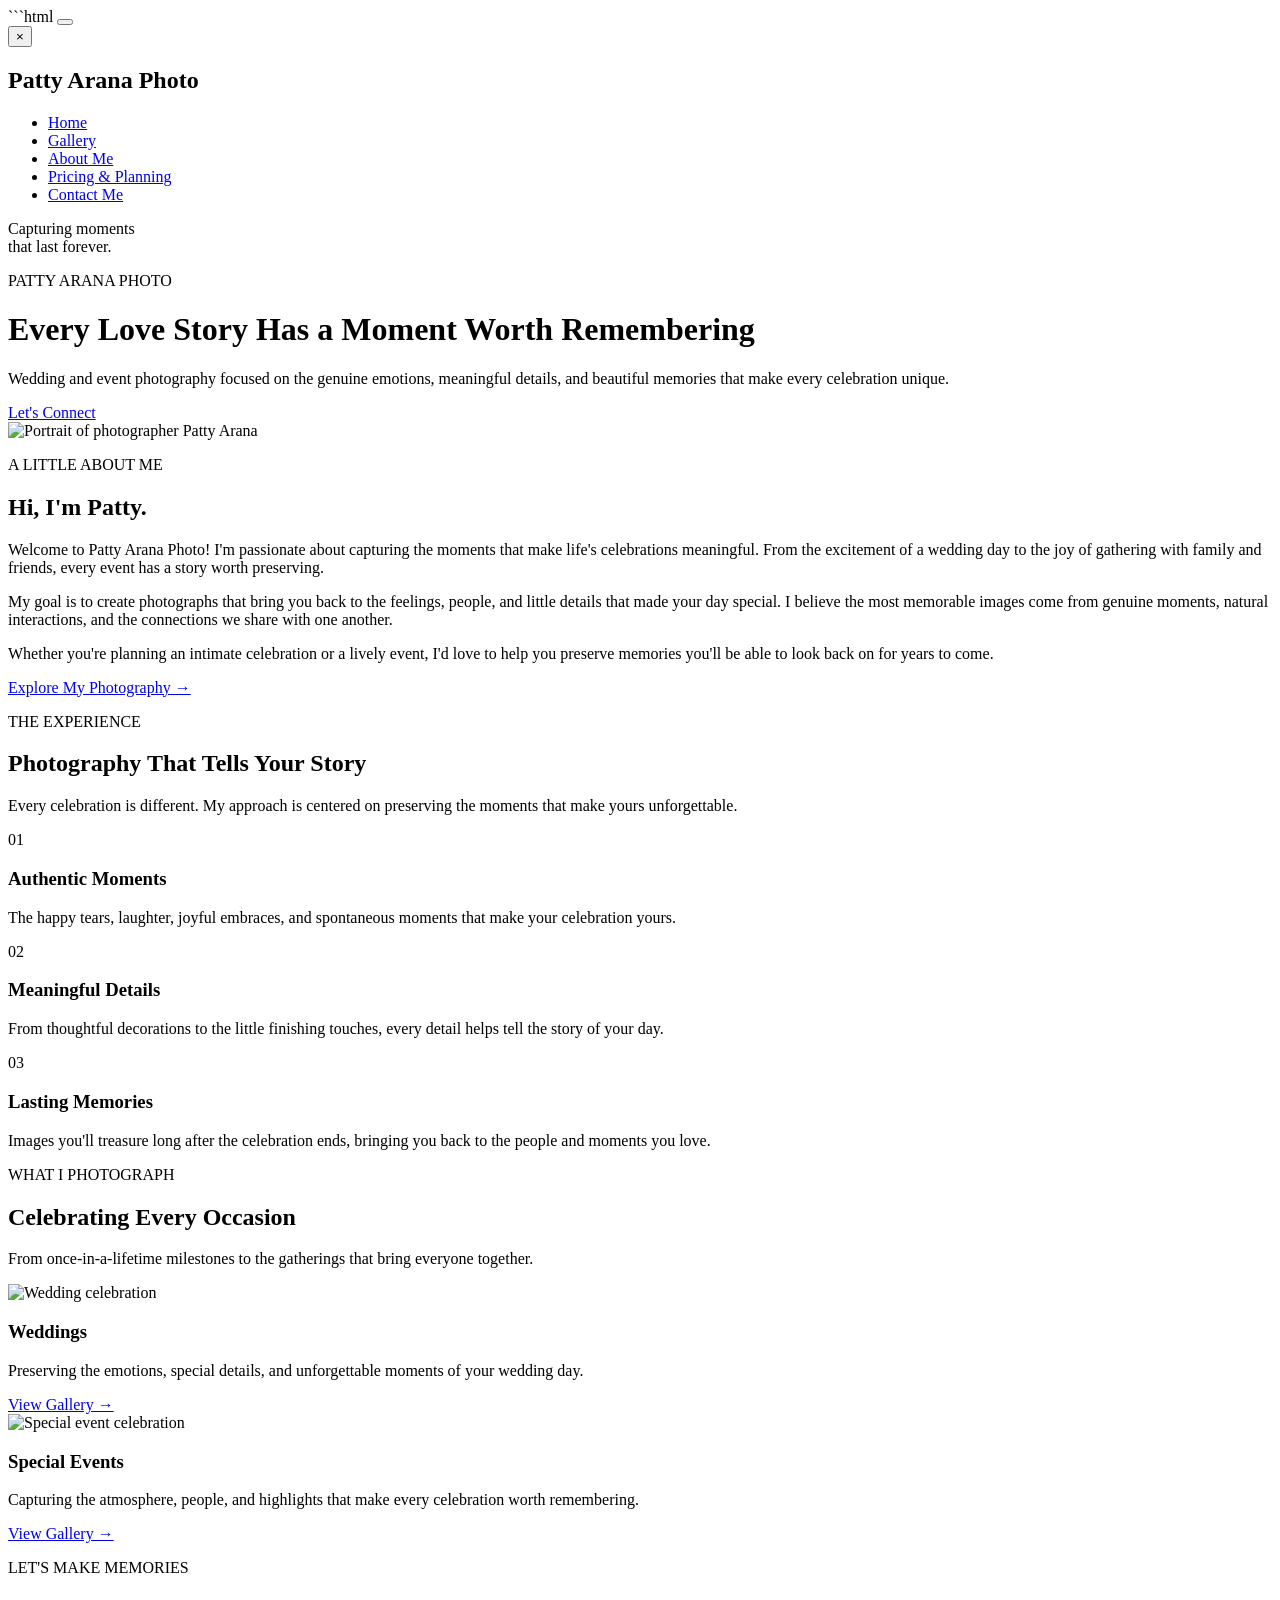
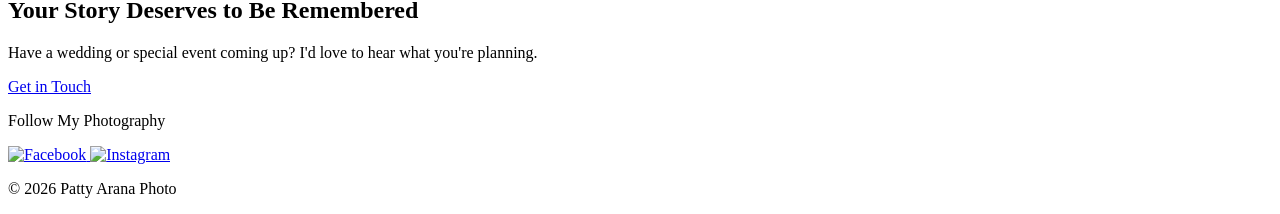
==== docs/pages/about.html @ 3d0967d1 "Add files via upload" ====
```html
<!DOCTYPE html>
<html lang="en">
<head>
    <meta charset="UTF-8">
    <meta name="viewport" content="width=device-width, initial-scale=1.0">

    <title>About Me | Patty Arana Photo</title>

    <link rel="stylesheet" href="/Styles/styles.css">
</head>

<body>

<!-- Hamburger Button -->
<button class="menu-toggle" id="menu-toggle"
        aria-label="Open navigation menu"
        aria-expanded="false"
        aria-controls="sidebar">
    <span></span>
    <span></span>
    <span></span>
</button>

<!-- Dark Overlay -->
<div class="sidebar-overlay" id="sidebar-overlay"></div>

<!-- Sidebar Navigation -->
<nav class="sidebar" id="sidebar" aria-hidden="true">

    <button class="close-sidebar" id="close-sidebar"
            aria-label="Close navigation menu">
        &times;
    </button>

    <h2 class="sidebar-logo">Patty Arana Photo</h2>

    <ul>
        <li><a href="/pages/index.html">Home</a></li>
        <li><a href="/pages/portfolio.html">Gallery</a></li>
        <li><a href="/pages/about.html" class="active">About Me</a></li>
        <li><a href="/pages/pricing.html">Pricing & Planning</a></li>
        <li><a href="/pages/contact.html">Contact Me</a></li>
    </ul>

    <div class="sidebar-footer">
        <p>Capturing moments<br>that last forever.</p>
    </div>

</nav>


<!-- About Hero -->
<header class="about-hero">
    <div class="about-hero-content">
        <p class="about-eyebrow">PATTY ARANA PHOTO</p>

        <h1>Every Love Story Has a Moment Worth Remembering</h1>

        <p>
            Wedding and event photography focused on the genuine
            emotions, meaningful details, and beautiful memories
            that make every celebration unique.
        </p>

        <a href="/contact.html" class="about-button">
            Let's Connect
        </a>
    </div>
</header>


<!-- About Introduction -->
<section class="about-intro">

    <div class="about-image">
        <img src="/images/portrait.jpg"
             alt="Portrait of photographer Patty Arana">
    </div>

    <div class="about-text">
        <p class="about-eyebrow">A LITTLE ABOUT ME</p>

        <h2>Hi, I'm Patty.</h2>

        <p>
            Welcome to Patty Arana Photo! I'm passionate about
            capturing the moments that make life's celebrations
            meaningful. From the excitement of a wedding day to the
            joy of gathering with family and friends, every event
            has a story worth preserving.
        </p>

        <p>
            My goal is to create photographs that bring you back
            to the feelings, people, and little details that made
            your day special. I believe the most memorable images
            come from genuine moments, natural interactions, and
            the connections we share with one another.
        </p>

        <p>
            Whether you're planning an intimate celebration or a
            lively event, I'd love to help you preserve memories
            you'll be able to look back on for years to come.
        </p>

        <a href="/gallery.html" class="about-text-link">
            Explore My Photography →
        </a>
    </div>

</section>


<!-- Photography Approach -->
<section class="about-approach">

    <div class="about-section-heading">
        <p class="about-eyebrow">THE EXPERIENCE</p>

        <h2>Photography That Tells Your Story</h2>

        <p>
            Every celebration is different. My approach is centered
            on preserving the moments that make yours unforgettable.
        </p>
    </div>

    <div class="about-values">

        <article class="about-value">
            <span class="about-number">01</span>

            <h3>Authentic Moments</h3>

            <p>
                The happy tears, laughter, joyful embraces, and
                spontaneous moments that make your celebration yours.
            </p>
        </article>

        <article class="about-value">
            <span class="about-number">02</span>

            <h3>Meaningful Details</h3>

            <p>
                From thoughtful decorations to the little finishing
                touches, every detail helps tell the story of your day.
            </p>
        </article>

        <article class="about-value">
            <span class="about-number">03</span>

            <h3>Lasting Memories</h3>

            <p>
                Images you'll treasure long after the celebration ends,
                bringing you back to the people and moments you love.
            </p>
        </article>

    </div>

</section>


<!-- Services -->
<section class="about-services">

    <div class="about-section-heading">
        <p class="about-eyebrow">WHAT I PHOTOGRAPH</p>

        <h2>Celebrating Every Occasion</h2>

        <p>
            From once-in-a-lifetime milestones to the gatherings
            that bring everyone together.
        </p>
    </div>

    <div class="about-service-grid">

        <article class="about-service">
            <img src="/images/portfolio/slide1.jpg"
                 alt="Wedding celebration">

            <div class="about-service-content">
                <h3>Weddings</h3>

                <p>
                    Preserving the emotions, special details, and
                    unforgettable moments of your wedding day.
                </p>

                <a href="/pages/portfolio.html">View Gallery →</a>
            </div>
        </article>

        <article class="about-service">
            <img src="/images/portfolio/Slide1.1.jpg"
                 alt="Special event celebration">

            <div class="about-service-content">
                <h3>Special Events</h3>

                <p>
                    Capturing the atmosphere, people, and highlights
                    that make every celebration worth remembering.
                </p>

                <a href="/gallery.html">View Gallery →</a>
            </div>
        </article>

    </div>

</section>


<!-- Closing Call to Action -->
<section class="about-cta">

    <p class="about-eyebrow">LET'S MAKE MEMORIES</p>

    <h2>Your Story Deserves to Be Remembered</h2>

    <p>
        Have a wedding or special event coming up?
        I'd love to hear what you're planning.
    </p>

    <a href="/contact.html" class="about-button">
        Get in Touch
    </a>

</section>


<!-- Footer -->
<footer class="social-footer">

    <p>Follow My Photography</p>

    <div class="social-icons">

        <a href="https://www.facebook.com/YOUR-PAGE"
           target="_blank"
           rel="noopener noreferrer"
           aria-label="Visit Facebook">
            <img src="https://cdn.simpleicons.org/facebook/1877F2"
                 alt="Facebook">
        </a>

        <a href="https://www.instagram.com/arana.patty/"
           target="_blank"
           rel="noopener noreferrer"
           aria-label="Visit Instagram">
            <img src="https://cdn.simpleicons.org/instagram/E4405F"
                 alt="Instagram">
        </a>

    </div>

    <p class="social-copyright">
        © 2026 Patty Arana Photo
    </p>

</footer>


<!-- JavaScript -->
<script>
document.addEventListener("DOMContentLoaded", function () {

    const menuToggle = document.getElementById("menu-toggle");
    const sidebar = document.getElementById("sidebar");
    const closeSidebar = document.getElementById("close-sidebar");
    const sidebarOverlay = document.getElementById("sidebar-overlay");

    if (!menuToggle || !sidebar || !closeSidebar || !sidebarOverlay) {
        console.error("Sidebar elements could not be found.");
        return;
    }

    function openMenu() {
        sidebar.classList.add("open");
        sidebarOverlay.classList.add("active");

        menuToggle.setAttribute("aria-expanded", "true");
        menuToggle.setAttribute("aria-label", "Close navigation menu");
        sidebar.setAttribute("aria-hidden", "false");

        closeSidebar.focus();
    }

    function closeMenu() {
        sidebar.classList.remove("open");
        sidebarOverlay.classList.remove("active");

        menuToggle.setAttribute("aria-expanded", "false");
        menuToggle.setAttribute("aria-label", "Open navigation menu");
        sidebar.setAttribute("aria-hidden", "true");

        menuToggle.focus();
    }

    menuToggle.addEventListener("click", function () {
        if (sidebar.classList.contains("open")) {
            closeMenu();
        } else {
            openMenu();
        }
    });

    closeSidebar.addEventListener("click", closeMenu);
    sidebarOverlay.addEventListener("click", closeMenu);

    document.addEventListener("keydown", function (event) {
        if (event.key === "Escape" &&
            sidebar.classList.contains("open")) {
            closeMenu();
        }
    });

    sidebar.querySelectorAll("a").forEach(function (link) {
        link.addEventListener("click", closeMenu);
    });

});
</script>

</body>
</html>
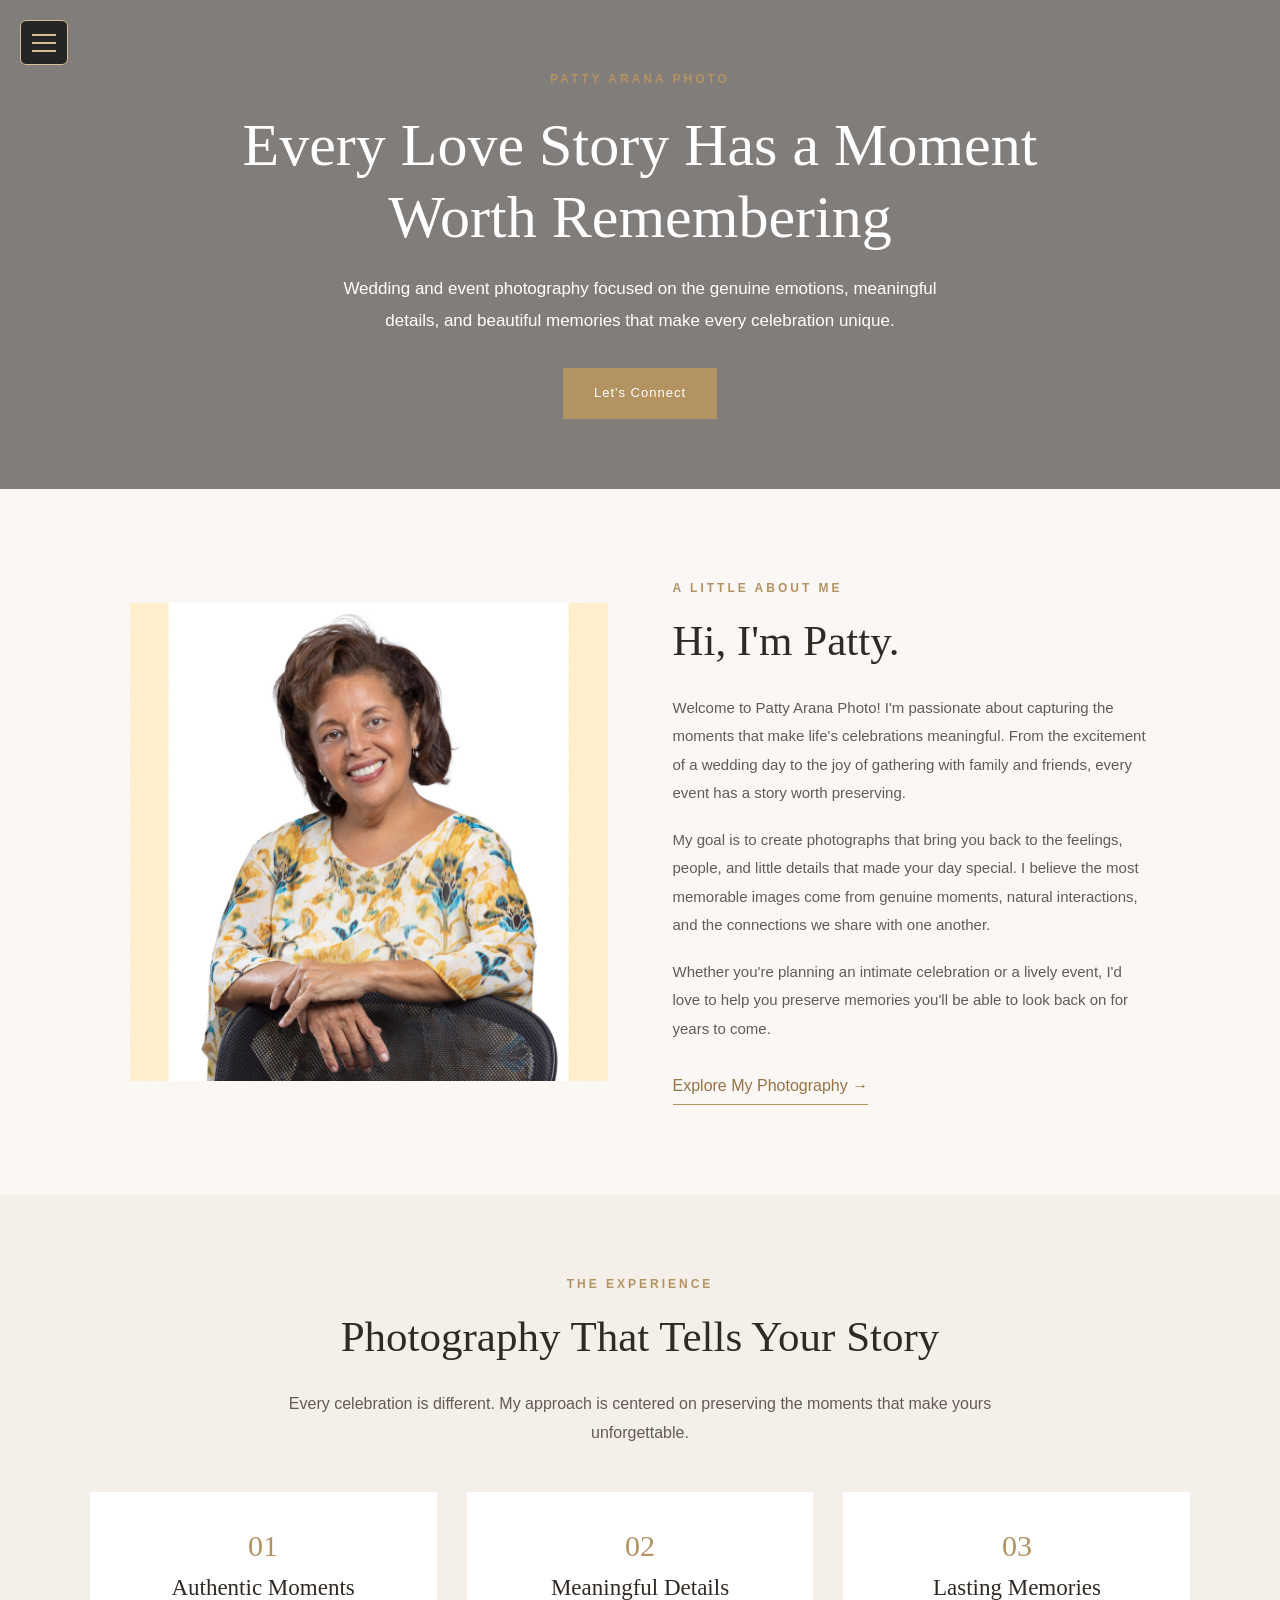
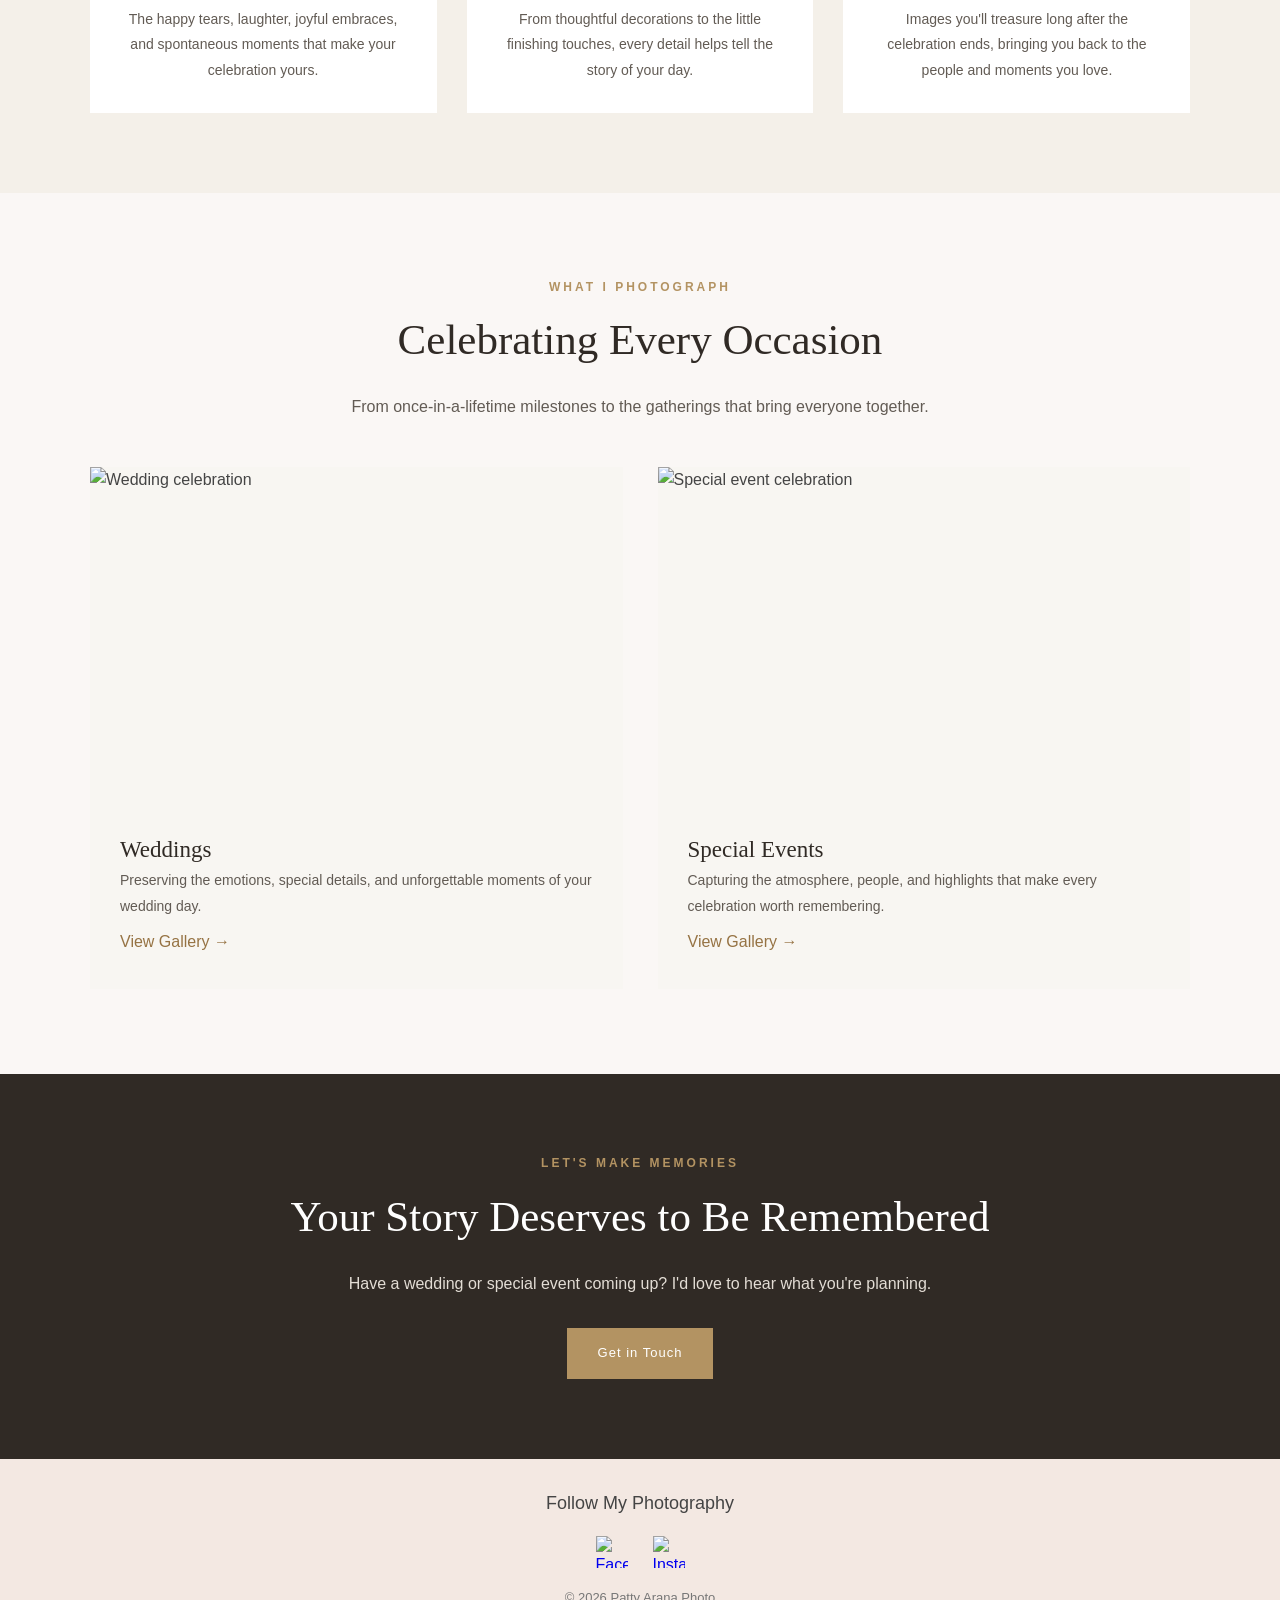
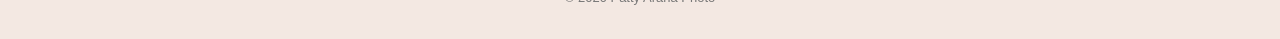
==== commit 58afc4c6: "Initial commit" ====
--- a/docs/pages/about.html
+++ b/docs/pages/about.html
@@ -1,4 +1,3 @@
-```html
 <!DOCTYPE html>
 <html lang="en">
 <head>
@@ -7,7 +6,7 @@
 
     <title>About Me | Patty Arana Photo</title>
 
-    <link rel="stylesheet" href="/Styles/styles.css">
+    <link rel="stylesheet" href="/docs/styles.css">
 </head>
 
 <body>
@@ -37,10 +36,10 @@
 
     <ul>
         <li><a href="/pages/index.html">Home</a></li>
-        <li><a href="/pages/portfolio.html">Gallery</a></li>
-        <li><a href="/pages/about.html" class="active">About Me</a></li>
-        <li><a href="/pages/pricing.html">Pricing & Planning</a></li>
-        <li><a href="/pages/contact.html">Contact Me</a></li>
+        <li><a href="portfolio.html">Gallery</a></li>
+        <li><a href="about.html" class="active">About Me</a></li>
+        <li><a href="pricing.html">Pricing & Planning</a></li>
+        <li><a href="contact.html">Contact Me</a></li>
     </ul>
 
     <div class="sidebar-footer">
@@ -63,7 +62,7 @@
             that make every celebration unique.
         </p>
 
-        <a href="/contact.html" class="about-button">
+        <a href="/docs/pages/contact.html" class="about-button">
             Let's Connect
         </a>
     </div>
@@ -74,7 +73,7 @@
 <section class="about-intro">
 
     <div class="about-image">
-        <img src="/images/portrait.jpg"
+        <img src="/docs/images/portrait.jpg"
              alt="Portrait of photographer Patty Arana">
     </div>
 
@@ -195,7 +194,7 @@
                     unforgettable moments of your wedding day.
                 </p>
 
-                <a href="/pages/portfolio.html">View Gallery →</a>
+                <a href="/docs/pages/portfolio.html">View Gallery →</a>
             </div>
         </article>
 
@@ -211,7 +210,7 @@
                     that make every celebration worth remembering.
                 </p>
 
-                <a href="/gallery.html">View Gallery →</a>
+                <a href="/docs/pages/portfolio.html">View Gallery →</a>
             </div>
         </article>
 
@@ -232,7 +231,7 @@
         I'd love to hear what you're planning.
     </p>
 
-    <a href="/contact.html" class="about-button">
+    <a href="/docs/pages/contact.html" class="about-button">
         Get in Touch
     </a>
 
--- a/docs/styles.css
+++ b/docs/styles.css
@@ -0,0 +1,1418 @@
+
+/* =========================================
+   1. GLOBAL STYLES
+========================================= */
+
+* {
+    margin: 0;
+    padding: 0;
+    box-sizing: border-box;
+}
+
+body {
+    background-color: #faf7f5;
+    color: #444;
+    font-family: "Lucida Sans", "Lucida Sans Regular",
+        "Lucida Grande", "Lucida Sans Unicode", Geneva, Verdana, sans-serif;
+    line-height: 1.6;
+}
+
+img {
+    max-width: 100%;
+}
+
+a {
+    transition: color 0.25s ease;
+}
+
+/* =========================================
+   2. MAIN NAVIGATION
+========================================= */
+
+header {
+    width: 100%;
+}
+
+.navbar {
+    position: relative;
+    z-index: 100;
+    display: flex;
+    justify-content: center;
+    align-items: center;
+    flex-wrap: wrap;
+    gap: 15px;
+    width: 100%;
+    padding: 18px 25px;
+    background: #f3e8e2;
+}
+
+.navbar > button {
+    padding: 10px 16px;
+    background: transparent;
+    color: #252525;
+    border: none;
+    font-size: 16px;
+    cursor: pointer;
+}
+
+.navbar > button:hover {
+    color: #8a6a50;
+}
+
+.navbar > button > a {
+    color: inherit;
+    font-family: Georgia, "Times New Roman", serif;
+    font-size: 16px;
+    letter-spacing: 1px;
+    text-decoration: none;
+}
+
+#openLogin {
+    color: #252525;
+    font-size: 16px;
+}
+
+/* =========================================
+   3. LOGIN DROPDOWN
+========================================= */
+
+.login-container {
+    position: relative;
+    display: inline-block;
+}
+
+#loginForm {
+    display: none;
+    position: absolute;
+    top: 100%;
+    right: 0;
+    width: 260px;
+    margin-top: 10px;
+    padding: 20px;
+    background: #fff;
+    border: 1px solid #ddd;
+    border-radius: 8px;
+    box-shadow: 0 4px 12px rgba(0, 0, 0, 0.15);
+    z-index: 1000;
+}
+
+#loginForm.show {
+    display: flex;
+    flex-direction: column;
+    gap: 10px;
+}
+
+#loginForm h2 {
+    margin-bottom: 10px;
+}
+
+#loginForm label {
+    font-size: 14px;
+    font-weight: 600;
+}
+
+#loginForm input {
+    width: 100%;
+    padding: 10px;
+    border: 1px solid #ddd;
+    border-radius: 5px;
+    box-sizing: border-box;
+}
+
+#loginForm button {
+    padding: 10px;
+    background: #292620;
+    color: white;
+    border: none;
+    border-radius: 5px;
+    cursor: pointer;
+}
+
+#loginForm button:hover {
+    background: #8a6a50;
+}
+
+#error {
+    margin-top: 10px;
+    color: red;
+    font-size: 14px;
+}
+
+/* =========================================
+   4. LOGO AND SITE TITLE
+========================================= */
+
+.site_plate {
+    margin: 30px auto;
+    color: #6f70d8;
+    font-family: "Wedding Photography", sans-serif;
+    font-size: clamp(28px, 5vw, 40pt);
+    text-align: center;
+    text-transform: uppercase;
+}
+
+.logo {
+    display: block;
+    height: 100px;
+    width: auto;
+    margin: 0 auto;
+}
+
+.sidebar_logo {
+    display: block;
+    width: 80px;
+    height: 80px;
+    margin: 0 auto;
+}
+
+/* =========================================
+   5. IMAGE CAROUSEL
+========================================= */
+
+.carousel {
+    position: relative;
+    width: min(100% - 40px, 900px);
+    aspect-ratio: 6 / 5;
+    margin: 30px auto;
+    overflow: hidden;
+    background: #eee8e0;
+}
+
+.slide {
+    position: absolute;
+    inset: 0;
+    opacity: 0;
+    animation: fade 30s infinite;
+}
+
+.slide img {
+    display: block;
+    width: 100%;
+    height: 100%;
+    object-fit: contain;
+    object-position: center;
+}
+
+.s1 {
+    animation-delay: 0s;
+}
+
+.s2 {
+    animation-delay: 10s;
+}
+
+.s3 {
+    animation-delay: 20s;
+}
+
+@keyframes fade {
+    0% {
+        opacity: 0;
+    }
+
+    5% {
+        opacity: 1;
+    }
+
+    28% {
+        opacity: 1;
+    }
+
+    38% {
+        opacity: 0;
+    }
+
+    100% {
+        opacity: 0;
+    }
+}
+
+/* =========================================
+   6. CONTACT PAGE
+========================================= */
+
+.contact-section {
+    min-height: 100vh;
+    display: flex;
+    justify-content: center;
+    align-items: center;
+    padding: 50px 20px;
+    background: #f3f5f9;
+}
+
+.contact-card {
+    width: 100%;
+    max-width: 600px;
+    padding: 40px;
+    background: #fff;
+    border-radius: 20px;
+    box-shadow: 0 10px 35px rgba(0, 0, 0, 0.08);
+}
+
+.contact-header {
+    margin-bottom: 30px;
+    text-align: center;
+}
+
+.contact-header h1 {
+    margin: 20px 0 10px;
+    color: #202938;
+    font-size: 2.2rem;
+}
+
+.contact-header p {
+    margin: 0;
+    color: #687386;
+    line-height: 1.6;
+}
+
+.contact-photo {
+    width: 130px;
+    height: 130px;
+    object-fit: cover;
+    object-position: center;
+    border: 4px solid #e1e8f5;
+    border-radius: 50%;
+    box-shadow: 0 4px 15px rgba(0, 0, 0, 0.1);
+}
+
+.contact-form {
+    display: flex;
+    flex-direction: column;
+    gap: 20px;
+}
+
+.form-group {
+    display: flex;
+    flex-direction: column;
+    gap: 8px;
+}
+
+.form-group label {
+    color: #303b4d;
+    font-size: 0.95rem;
+    font-weight: 600;
+}
+
+.form-group input,
+.form-group textarea {
+    width: 100%;
+    padding: 14px 16px;
+    border: 1px solid #d6dce5;
+    border-radius: 10px;
+    background: #fafbfc;
+    color: #202938;
+    font: inherit;
+    font-size: 1rem;
+    transition: border-color 0.2s, box-shadow 0.2s;
+}
+
+.form-group input:focus,
+.form-group textarea:focus {
+    outline: none;
+    border-color: #4263eb;
+    box-shadow: 0 0 0 3px rgba(66, 99, 235, 0.15);
+    background: #fff;
+}
+
+.form-group textarea {
+    min-height: 150px;
+    resize: vertical;
+}
+
+.submit-btn {
+    padding: 15px 20px;
+    border: none;
+    border-radius: 10px;
+    background: #4263eb;
+    color: #fff;
+    font-size: 1rem;
+    font-weight: 600;
+    cursor: pointer;
+    transition: background 0.2s, transform 0.2s;
+}
+
+.submit-btn:hover {
+    background: #304fc4;
+    transform: translateY(-2px);
+}
+
+.submit-btn:active {
+    transform: translateY(0);
+}
+
+/* =========================================
+   7. PRICING PAGE
+========================================= */
+
+.photo-pricing {
+    --photo-accent: #8a6a50;
+    --photo-dark: #292620;
+    --photo-muted: #777168;
+    --photo-background: #f8f6f2;
+
+    padding: 45px 24px 75px;
+    background: var(--photo-background);
+    color: var(--photo-dark);
+}
+
+.photo-pricing-header {
+    max-width: 760px;
+    margin: 0 auto 65px;
+    text-align: center;
+}
+
+.eyebrow {
+    color: var(--photo-accent);
+    font-size: 0.76rem;
+    font-weight: 700;
+    letter-spacing: 3px;
+    line-height: 1.6;
+}
+
+.photo-pricing-header h1 {
+    margin: 15px 0;
+    font-family: Georgia, serif;
+    font-size: clamp(2.5rem, 5vw, 4.2rem);
+    font-weight: 400;
+    line-height: 1.2;
+}
+
+.photo-pricing-header > p:not(.eyebrow) {
+    max-width: 620px;
+    margin: 0 auto 28px;
+    color: var(--photo-muted);
+    line-height: 1.9;
+}
+
+.photo-button {
+    display: inline-block;
+    padding: 15px 27px;
+    background: var(--photo-dark);
+    color: #fff;
+    font-size: 0.9rem;
+    text-decoration: none;
+    transition: background 0.25s;
+}
+
+.photo-button:hover {
+    background: var(--photo-accent);
+}
+
+/* Pricing packages */
+
+.photo-packages {
+    display: grid;
+    grid-template-columns: repeat(3, minmax(0, 1fr));
+    align-items: stretch;
+    gap: 26px;
+    max-width: 1200px;
+    margin: 0 auto 100px;
+}
+
+.photo-package {
+    position: relative;
+    display: flex;
+    flex-direction: column;
+    min-width: 0;
+    background: #fff;
+    border: 1px solid #e8e2da;
+    transition: transform 0.25s, box-shadow 0.25s;
+}
+
+.photo-package:hover {
+    transform: translateY(-5px);
+    box-shadow: 0 15px 35px rgba(41, 38, 32, 0.08);
+}
+
+.photo-package > img {
+    display: block;
+    width: 100%;
+    height: 270px;
+    object-fit: cover;
+    object-position: center;
+}
+
+.package-content {
+    display: flex;
+    flex: 1;
+    flex-direction: column;
+    padding: 28px;
+}
+
+.package-type {
+    color: var(--photo-accent);
+    font-size: 0.72rem;
+    font-weight: 700;
+    letter-spacing: 2px;
+}
+
+.package-content h2 {
+    margin: 5px 0 12px;
+    font-family: Georgia, serif;
+    font-size: 1.8rem;
+    font-weight: 400;
+    line-height: 1.3;
+}
+
+.package-description {
+    min-height: 80px;
+    color: var(--photo-muted);
+    font-size: 0.92rem;
+    line-height: 1.8;
+}
+
+.package-price {
+    margin: 15px 0 2px;
+    font-family: Georgia, serif;
+    font-size: 2.2rem;
+}
+
+.package-duration {
+    margin-bottom: 20px;
+    color: var(--photo-muted);
+    font-size: 0.85rem;
+}
+
+.package-content ul {
+    margin: 0 0 25px;
+    padding: 20px 0;
+    border-top: 1px solid #eee8e0;
+    list-style: none;
+}
+
+.package-content li {
+    margin-bottom: 13px;
+    color: #554f47;
+    font-size: 0.9rem;
+    line-height: 1.6;
+}
+
+.package-content li::before {
+    content: "✓";
+    margin-right: 10px;
+    color: var(--photo-accent);
+}
+
+.package-button {
+    display: block;
+    margin-top: auto;
+    padding: 14px 12px;
+    border: 1px solid var(--photo-dark);
+    color: var(--photo-dark);
+    font-size: 0.85rem;
+    text-align: center;
+    text-decoration: none;
+    transition: background 0.25s, color 0.25s;
+}
+
+.package-button:hover {
+    background: var(--photo-dark);
+    color: #fff;
+}
+
+.package-featured {
+    border-color: var(--photo-accent);
+}
+
+.package-badge {
+    position: absolute;
+    top: 15px;
+    right: 15px;
+    padding: 8px 12px;
+    background: var(--photo-background);
+    color: var(--photo-dark);
+    font-size: 0.68rem;
+    font-weight: 700;
+    letter-spacing: 1px;
+}
+
+/* Pricing add-ons */
+
+.photo-addons {
+    max-width: 760px;
+    margin: 0 auto 110px;
+    text-align: center;
+}
+
+.photo-addons h2,
+.planning-intro h2,
+.photo-pricing-cta h2 {
+    margin: 12px 0;
+    font-family: Georgia, serif;
+    font-size: clamp(2rem, 4vw, 2.8rem);
+    font-weight: 400;
+    line-height: 1.3;
+}
+
+.addons-intro {
+    margin-bottom: 35px;
+    color: var(--photo-muted);
+    line-height: 1.8;
+}
+
+.addons-list {
+    border-top: 1px solid #ddd5cb;
+    text-align: left;
+}
+
+.addon-item {
+    display: flex;
+    justify-content: space-between;
+    gap: 20px;
+    padding: 20px 5px;
+    border-bottom: 1px solid #ddd5cb;
+    line-height: 1.6;
+}
+
+.addon-item span:last-child {
+    font-weight: 600;
+    white-space: nowrap;
+}
+
+.addon-note {
+    margin-top: 20px;
+    color: var(--photo-muted);
+    font-size: 0.82rem;
+    line-height: 1.7;
+}
+
+/* Planning steps */
+
+.photo-planning {
+    max-width: 1150px;
+    margin: 0 auto 100px;
+}
+
+.planning-intro {
+    max-width: 650px;
+    margin: 0 auto 45px;
+    text-align: center;
+}
+
+.planning-intro > p:last-child {
+    color: var(--photo-muted);
+    line-height: 1.8;
+}
+
+.photo-planning-grid {
+    display: grid;
+    grid-template-columns: repeat(4, minmax(0, 1fr));
+    gap: 25px;
+}
+
+.photo-planning-grid article {
+    padding: 25px 20px;
+    border-top: 2px solid #c8b19b;
+    background: #fff;
+}
+
+.photo-planning-grid article > span {
+    color: var(--photo-accent);
+    font-family: Georgia, serif;
+    font-size: 1.7rem;
+}
+
+.photo-planning-grid h3 {
+    margin: 18px 0 10px;
+    font-family: Georgia, serif;
+    font-size: 1.3rem;
+    font-weight: 400;
+}
+
+.photo-planning-grid article p {
+    color: var(--photo-muted);
+    font-size: 0.9rem;
+    line-height: 1.8;
+}
+
+/* Pricing closing section */
+
+.photo-pricing-cta {
+    max-width: 900px;
+    margin: 0 auto;
+    padding: 65px 25px;
+    background: #eee7de;
+    text-align: center;
+}
+
+.photo-pricing-cta p {
+    max-width: 550px;
+    margin: 15px auto 28px;
+    color: var(--photo-muted);
+    line-height: 1.8;
+}
+
+/* =========================================
+   8. GALLERY PAGE
+========================================= */
+
+.hero {
+    display: flex;
+    flex-direction: column;
+    padding: 70px 20px;
+    background: #f3e8e2;
+    text-align: center;
+}
+
+.hero h1 {
+    margin: 0;
+    font-size: 3rem;
+    line-height: 1.2;
+}
+
+.gallery-section {
+    max-width: 1200px;
+    margin: 50px auto;
+    padding: 0 20px;
+}
+
+.gallery-section h2 {
+    margin-bottom: 20px;
+    font-size: 2rem;
+    text-align: center;
+}
+
+.gallery-grid {
+    display: grid;
+    grid-template-columns: repeat(auto-fit, minmax(280px, 1fr));
+    gap: 25px;
+}
+
+.gallery-item {
+    display: block;
+    width: 100%;
+    height: 280px;
+    overflow: hidden;
+    border-radius: 12px;
+}
+
+.gallery-item img {
+    display: block;
+    width: 100%;
+    height: 100%;
+    object-fit: cover;
+    object-position: center;
+    border-radius: 12px;
+    box-shadow: 0 4px 12px rgba(0, 0, 0, 0.15);
+    transition: transform 0.3s ease, box-shadow 0.3s ease;
+}
+
+.gallery-item:hover img {
+    transform: scale(1.05);
+    box-shadow: 0 6px 20px rgba(0, 0, 0, 0.25);
+}
+
+/* Gallery lightbox */
+
+.lightbox {
+    position: fixed;
+    inset: 0;
+    z-index: 2000;
+    display: flex;
+    justify-content: center;
+    align-items: center;
+    padding: 20px;
+    background: rgba(0, 0, 0, 0.85);
+    opacity: 0;
+    pointer-events: none;
+    transition: opacity 0.3s ease;
+}
+
+.lightbox.active {
+    opacity: 1;
+    pointer-events: auto;
+}
+
+.lightbox img {
+    max-width: 90%;
+    max-height: 90%;
+    object-fit: contain;
+    border-radius: 10px;
+}
+
+/* =========================================
+   9. SOCIAL MEDIA FOOTER
+========================================= */
+
+.social-footer {
+    padding: 30px 20px;
+    background: #f3e8e2;
+    color: #444;
+    text-align: center;
+}
+
+.social-footer > p:first-child {
+    margin-bottom: 18px;
+    font-size: 18px;
+}
+
+.social-icons {
+    display: flex;
+    justify-content: center;
+    align-items: center;
+    flex-wrap: wrap;
+    gap: 25px;
+    margin-bottom: 20px;
+}
+
+.social-icons a {
+    display: inline-flex;
+    justify-content: center;
+    align-items: center;
+    transition: transform 0.3s ease;
+}
+
+.social-icons img {
+    display: block;
+    width: 32px;
+    height: 32px;
+    object-fit: contain;
+}
+
+.social-icons a:hover {
+    transform: translateY(-4px);
+}
+
+.social-copyright {
+    color: #777;
+    font-size: 13px;
+}
+
+/* =========================================
+   10. FLOATING CHATBOX
+========================================= */
+
+.chat-container {
+    position: fixed;
+    right: 25px;
+    bottom: 25px;
+    z-index: 10000;
+    width: 320px;
+    max-width: calc(100vw - 30px);
+    font-family: Georgia, serif;
+}
+
+.chat-toggle {
+    display: block;
+    margin-left: auto;
+    padding: 15px 22px;
+    border: 1px solid #493817;
+    border-radius: 12px;
+    background: #d6a928;
+    color: #493817;
+    font-size: 16px;
+    cursor: pointer;
+}
+
+.chat-panel {
+    width: 100%;
+    margin-bottom: 10px;
+    padding: 20px;
+    border: 1px solid #b79536;
+    border-radius: 12px;
+    background: #fff5cc;
+    color: #493817;
+    box-shadow: 0 5px 20px rgba(0, 0, 0, 0.2);
+    box-sizing: border-box;
+}
+
+.chat-panel[hidden] {
+    display: none !important;
+}
+
+.chat-panel:not([hidden]) {
+    display: block;
+}
+
+.chat-panel form {
+    display: block;
+    width: 100%;
+    margin: 0;
+    padding: 0;
+    border: 0;
+    border-radius: 0;
+    background: transparent;
+}
+
+.chat-header {
+    display: flex;
+    justify-content: space-between;
+    align-items: center;
+    gap: 12px;
+    margin-bottom: 12px;
+    border-bottom: 1px solid #d6a928;
+}
+
+.chat-header h3 {
+    margin-bottom: 12px;
+    font-size: 20px;
+}
+
+.chat-close {
+    border: none;
+    background: transparent;
+    color: #493817;
+    font-size: 26px;
+    cursor: pointer;
+}
+
+.chat-panel label {
+    display: block;
+    font-size: 14px;
+    font-weight: bold;
+}
+
+.chat-panel input,
+.chat-panel textarea {
+    display: block;
+    width: 100%;
+    margin: 6px 0 14px;
+    padding: 10px;
+    border: 1px solid #b79536;
+    border-radius: 6px;
+    background: #fffef8;
+    color: #493817;
+    font: inherit;
+    box-sizing: border-box;
+}
+
+.chat-panel textarea {
+    resize: vertical;
+}
+
+#wordCount {
+    font-size: 13px;
+    text-align: right;
+}
+
+.chat-send {
+    width: 100%;
+    padding: 12px;
+    border: 1px solid #493817;
+    border-radius: 6px;
+    background: #d6a928;
+    color: #493817;
+    font: inherit;
+    cursor: pointer;
+}
+
+.chat-toggle:hover,
+.chat-send:hover {
+    background: #c49a19;
+}
+
+/* =========================================
+   11. HAMBURGER MENU AND SIDEBAR
+========================================= */
+
+.menu-toggle {
+    position: fixed;
+    top: 20px;
+    left: 20px;
+    z-index: 1002;
+    display: flex;
+    flex-direction: column;
+    justify-content: center;
+    align-items: center;
+    gap: 6px;
+    width: 48px;
+    height: 45px;
+    border: 1px solid #d8bd91;
+    border-radius: 6px;
+    background: #252525;
+    cursor: pointer;
+}
+
+.menu-toggle span {
+    display: block;
+    width: 24px;
+    height: 2px;
+    background: #d8bd91;
+    transition: 0.3s ease;
+}
+
+.sidebar {
+    position: fixed;
+    top: 0;
+    left: 0;
+    z-index: 1001;
+    display: flex;
+    flex-direction: column;
+    width: 270px;
+    max-width: 85vw;
+    height: 100vh;
+    height: 100dvh;
+    padding: 35px 20px;
+    overflow-y: auto;
+    background: #f3e8e2;
+    color: #252525;
+    box-sizing: border-box;
+    transform: translateX(-100%);
+    visibility: hidden;
+    transition: transform 0.35s ease, visibility 0.35s;
+}
+
+.sidebar.open {
+    transform: translateX(0);
+    visibility: visible;
+}
+
+.close-sidebar {
+    align-self: flex-end;
+    padding: 4px 10px;
+    border: none;
+    background: transparent;
+    color: #252525;
+    font-size: 36px;
+    line-height: 1;
+    cursor: pointer;
+}
+
+.sidebar-logo {
+    margin: 15px 0 40px;
+    color: #8a6a50;
+    font-family: Georgia, serif;
+    font-size: 23px;
+    text-align: center;
+}
+
+.sidebar ul {
+    margin: 0;
+    padding: 0;
+    list-style: none;
+}
+
+.sidebar li {
+    margin-bottom: 15px;
+}
+
+.sidebar a {
+    display: block;
+    padding: 13px 15px;
+    border-radius: 5px;
+    color: #252525;
+    text-decoration: none;
+    transition: background 0.3s ease, color 0.3s ease;
+}
+
+.sidebar a:hover,
+.sidebar a.active {
+    background: #d8bd91;
+    color: #252525;
+}
+
+.sidebar-footer {
+    margin-top: auto;
+    padding-top: 30px;
+    color: #777;
+    font-size: 13px;
+    line-height: 1.7;
+    text-align: center;
+}
+
+.sidebar-overlay {
+    position: fixed;
+    inset: 0;
+    z-index: 1000;
+    background: rgba(0, 0, 0, 0.5);
+    opacity: 0;
+    visibility: hidden;
+    transition: opacity 0.35s ease, visibility 0.35s;
+}
+
+.sidebar-overlay.active {
+    opacity: 1;
+    visibility: visible;
+}
+
+/* =========================================
+   12. ABOUT PAGE
+========================================= */
+
+.about-hero {
+    display: flex;
+    justify-content: center;
+    align-items: center;
+    min-height: 480px;
+    padding: 70px 8%;
+    color: #fff;
+    text-align: center;
+    box-sizing: border-box;
+    background:
+        linear-gradient(rgba(30, 25, 23, 0.55),
+                        rgba(30, 25, 23, 0.55)),
+        url("/images/Portfolio/slide1.jpg") center / cover no-repeat;
+}
+
+.about-hero-content {
+    max-width: 800px;
+}
+
+.about-eyebrow {
+    color: #b39362;
+    font-size: 12px;
+    font-weight: bold;
+    letter-spacing: 3px;
+    text-transform: uppercase;
+}
+
+.about-hero h1 {
+    margin: 20px 0;
+    font-family: Georgia, serif;
+    font-size: clamp(36px, 5vw, 60px);
+    font-weight: normal;
+    line-height: 1.2;
+}
+
+.about-hero-content > p:not(.about-eyebrow) {
+    max-width: 650px;
+    margin: 0 auto 30px;
+    font-size: 17px;
+    line-height: 1.9;
+}
+
+/* About page buttons */
+
+.about-button {
+    display: inline-block;
+    padding: 14px 30px;
+    border: 1px solid #b39362;
+    background: #b39362;
+    color: #fff;
+    font-size: 13px;
+    letter-spacing: 1px;
+    text-decoration: none;
+    transition: background 0.3s ease;
+}
+
+.about-button:hover {
+    background: transparent;
+    color: #fff;
+}
+
+/* About introduction */
+
+.about-intro {
+    display: grid;
+    grid-template-columns: repeat(2, minmax(0, 1fr));
+    align-items: center;
+    gap: 65px;
+    max-width: 1200px;
+    margin: 0 auto;
+    padding: 90px 7%;
+}
+
+.about-image img {
+    display: block;
+    width: 100%;
+    max-height: 600px;
+    object-fit: cover;
+}
+
+.about-text h2,
+.about-section-heading h2,
+.about-cta h2 {
+    margin: 15px 0 25px;
+    color: #302a25;
+    font-family: Georgia, serif;
+    font-size: clamp(30px, 4vw, 43px);
+    font-weight: normal;
+    line-height: 1.3;
+}
+
+.about-text p:not(.about-eyebrow) {
+    margin-bottom: 18px;
+    color: #625b54;
+    font-size: 15px;
+    line-height: 1.9;
+}
+
+.about-text-link {
+    display: inline-block;
+    margin-top: 12px;
+    padding-bottom: 5px;
+    border-bottom: 1px solid #b39362;
+    color: #967344;
+    text-decoration: none;
+}
+
+/* Photography approach */
+
+.about-approach {
+    padding: 80px 7%;
+    background: #f4f0e9;
+}
+
+.about-section-heading {
+    max-width: 720px;
+    margin: 0 auto 45px;
+    text-align: center;
+}
+
+.about-section-heading > p:not(.about-eyebrow) {
+    color: #625b54;
+    line-height: 1.8;
+}
+
+.about-values {
+    display: grid;
+    grid-template-columns: repeat(3, minmax(0, 1fr));
+    gap: 30px;
+    max-width: 1150px;
+    margin: 0 auto;
+}
+
+.about-value {
+    padding: 30px;
+    background: #fff;
+    text-align: center;
+}
+
+.about-number {
+    color: #b39362;
+    font-family: Georgia, serif;
+    font-size: 30px;
+}
+
+.about-value h3,
+.about-service h3 {
+    color: #302a25;
+    font-family: Georgia, serif;
+    font-size: 23px;
+    font-weight: normal;
+}
+
+.about-value p,
+.about-service-content p {
+    color: #625b54;
+    font-size: 14px;
+    line-height: 1.8;
+}
+
+/* About services */
+
+.about-services {
+    padding: 85px 7%;
+}
+
+.about-service-grid {
+    display: grid;
+    grid-template-columns: repeat(2, minmax(0, 1fr));
+    gap: 35px;
+    max-width: 1100px;
+    margin: 0 auto;
+}
+
+.about-service {
+    background: #f8f6f2;
+}
+
+.about-service > img {
+    display: block;
+    width: 100%;
+    height: 340px;
+    object-fit: cover;
+}
+
+.about-service-content {
+    padding: 25px 30px 35px;
+}
+
+.about-service-content a {
+    display: inline-block;
+    margin-top: 10px;
+    color: #967344;
+    text-decoration: none;
+}
+
+/* About call to action */
+
+.about-cta {
+    padding: 80px 7%;
+    background: #302a25;
+    color: #fff;
+    text-align: center;
+}
+
+.about-cta h2 {
+    color: #fff;
+}
+
+.about-cta > p:not(.about-eyebrow) {
+    margin: 0 auto 30px;
+    color: #e3ddd5;
+    line-height: 1.8;
+}
+
+/* =========================================
+   13. RESPONSIVE DESIGN
+========================================= */
+
+@media (max-width: 950px) {
+    .photo-packages {
+        grid-template-columns: repeat(2, minmax(0, 1fr));
+    }
+
+    .photo-planning-grid {
+        grid-template-columns: repeat(2, minmax(0, 1fr));
+    }
+
+    .carousel {
+        width: calc(100% - 40px);
+    }
+}
+
+@media (max-width: 768px) {
+    .navbar {
+        gap: 5px;
+        padding: 12px 8px;
+    }
+
+    .navbar > button {
+        padding: 9px;
+        font-size: 14px;
+    }
+
+    .navbar > button > a {
+        font-size: 14px;
+        letter-spacing: 0.5px;
+    }
+
+    .about-hero {
+        min-height: 420px;
+        padding: 80px 25px 55px;
+    }
+
+    .about-intro {
+        grid-template-columns: 1fr;
+        gap: 30px;
+        padding: 55px 25px;
+    }
+
+    .about-image img {
+        max-height: 450px;
+    }
+
+    .about-approach,
+    .about-services {
+        padding: 55px 22px;
+    }
+
+    .about-values {
+        grid-template-columns: 1fr;
+        gap: 18px;
+    }
+
+    .about-service-grid {
+        grid-template-columns: 1fr;
+        gap: 25px;
+    }
+
+    .about-service > img {
+        height: 280px;
+    }
+
+    .about-cta {
+        padding: 60px 25px;
+    }
+}
+
+@media (max-width: 620px) {
+    .photo-pricing {
+        padding: 40px 16px;
+    }
+
+    .photo-packages,
+    .photo-planning-grid {
+        grid-template-columns: 1fr;
+    }
+
+    .photo-packages {
+        gap: 25px;
+        margin-bottom: 75px;
+    }
+
+    .photo-package > img {
+        height: 250px;
+    }
+
+    .package-description {
+        min-height: 0;
+    }
+
+    .photo-addons,
+    .photo-planning {
+        margin-bottom: 75px;
+    }
+
+    .photo-pricing-cta {
+        padding: 45px 20px;
+    }
+
+    .contact-card {
+        padding: 25px 20px;
+    }
+
+    .contact-header h1 {
+        font-size: 1.8rem;
+    }
+
+    .contact-photo {
+        width: 110px;
+        height: 110px;
+    }
+
+    .gallery-grid {
+        grid-template-columns: 1fr;
+    }
+
+    .gallery-item {
+        height: 250px;
+    }
+
+    .hero h1 {
+        font-size: 2.2rem;
+    }
+
+    .carousel {
+        width: calc(100% - 24px);
+        aspect-ratio: 4 / 5;
+    }
+
+    .chat-container {
+        right: 12px;
+        bottom: 12px;
+    }
+
+    .addon-item {
+        gap: 12px;
+    }
+}
+
+@media (max-width: 380px) {
+    .navbar {
+        flex-direction: column;
+    }
+
+    .photo-pricing-header h1 {
+        font-size: 2.2rem;
+    }
+
+    .package-content {
+        padding: 22px;
+    }
+}
+
+/* Respect reduced-motion preferences */
+
+@media (prefers-reduced-motion: reduce) {
+    *,
+    *::before,
+    *::after {
+        scroll-behavior: auto !important;
+        animation-duration: 0.01ms !important;
+        animation-iteration-count: 1 !important;
+        transition-duration: 0.01ms !important;
+    }
+}
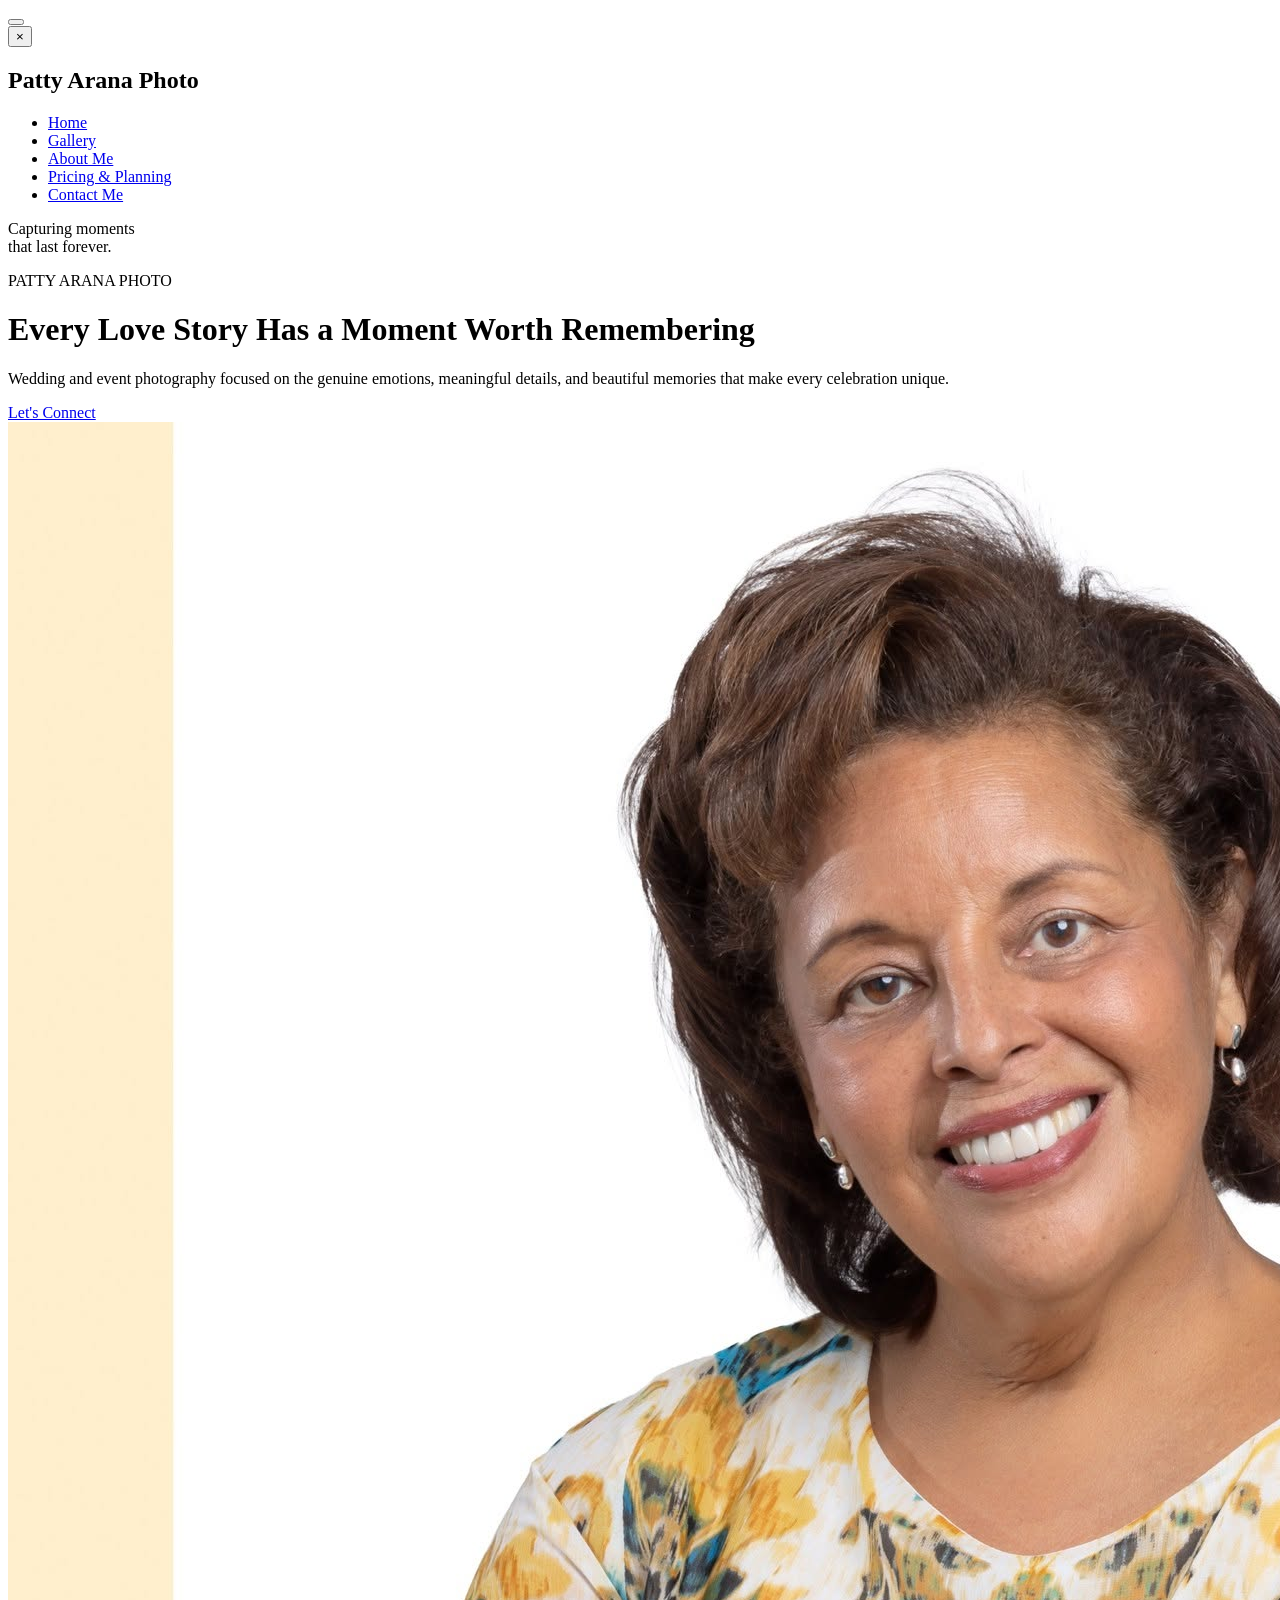
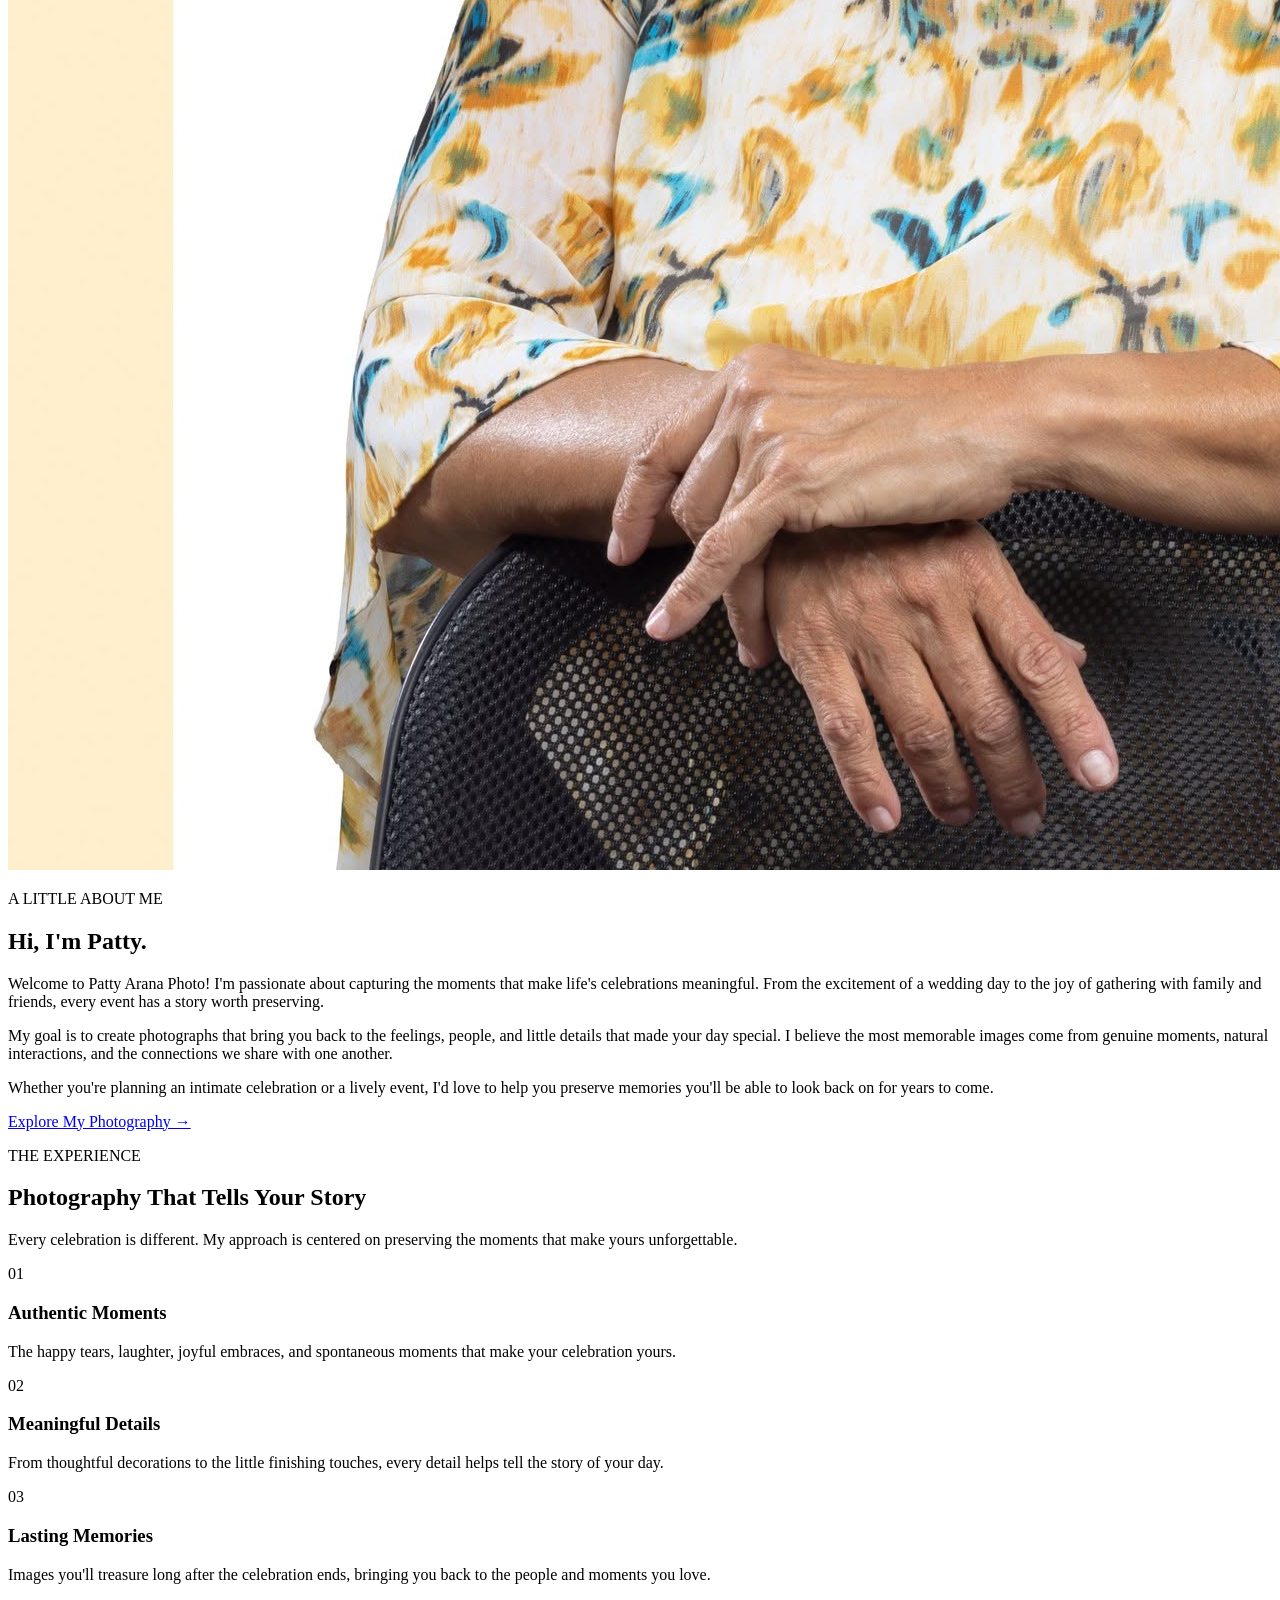
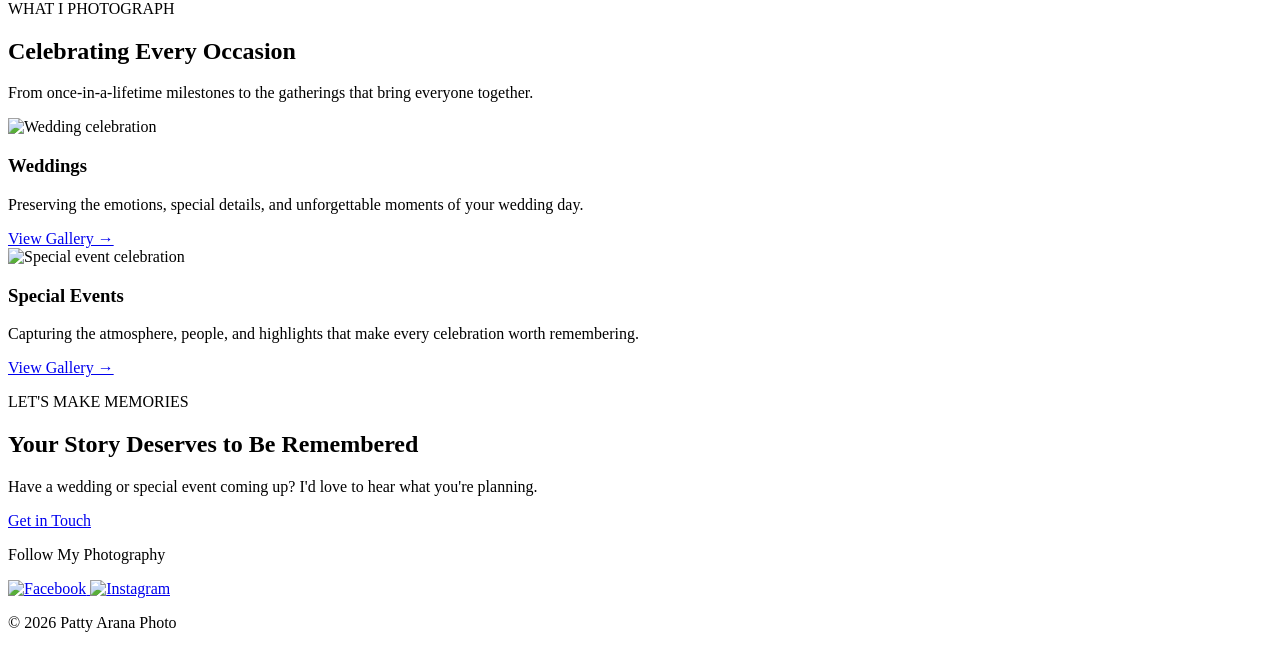
==== commit 624f5821: "Update about.html" ====
--- a/docs/pages/about.html
+++ b/docs/pages/about.html
@@ -6,7 +6,7 @@
 
     <title>About Me | Patty Arana Photo</title>
 
-    <link rel="stylesheet" href="/docs/styles.css">
+    <link rel="stylesheet" href="./styles.css">
 </head>
 
 <body>
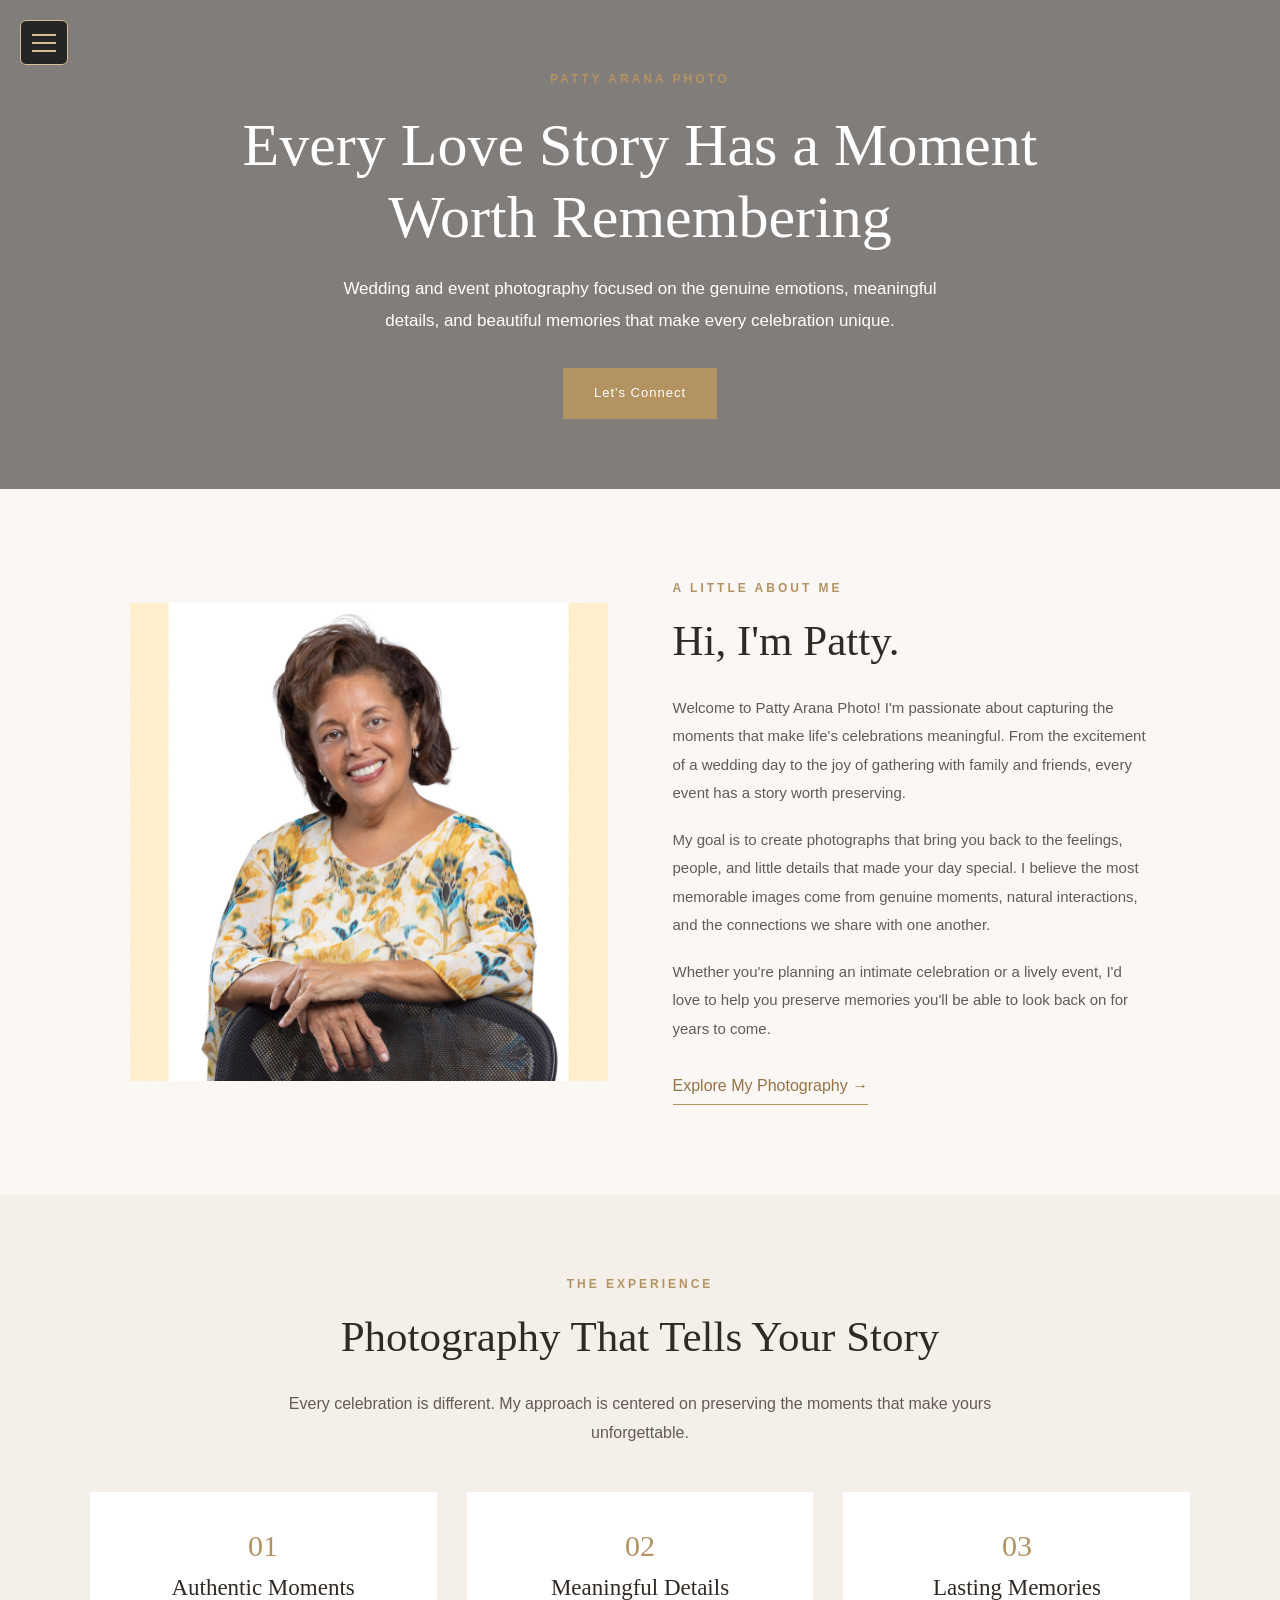
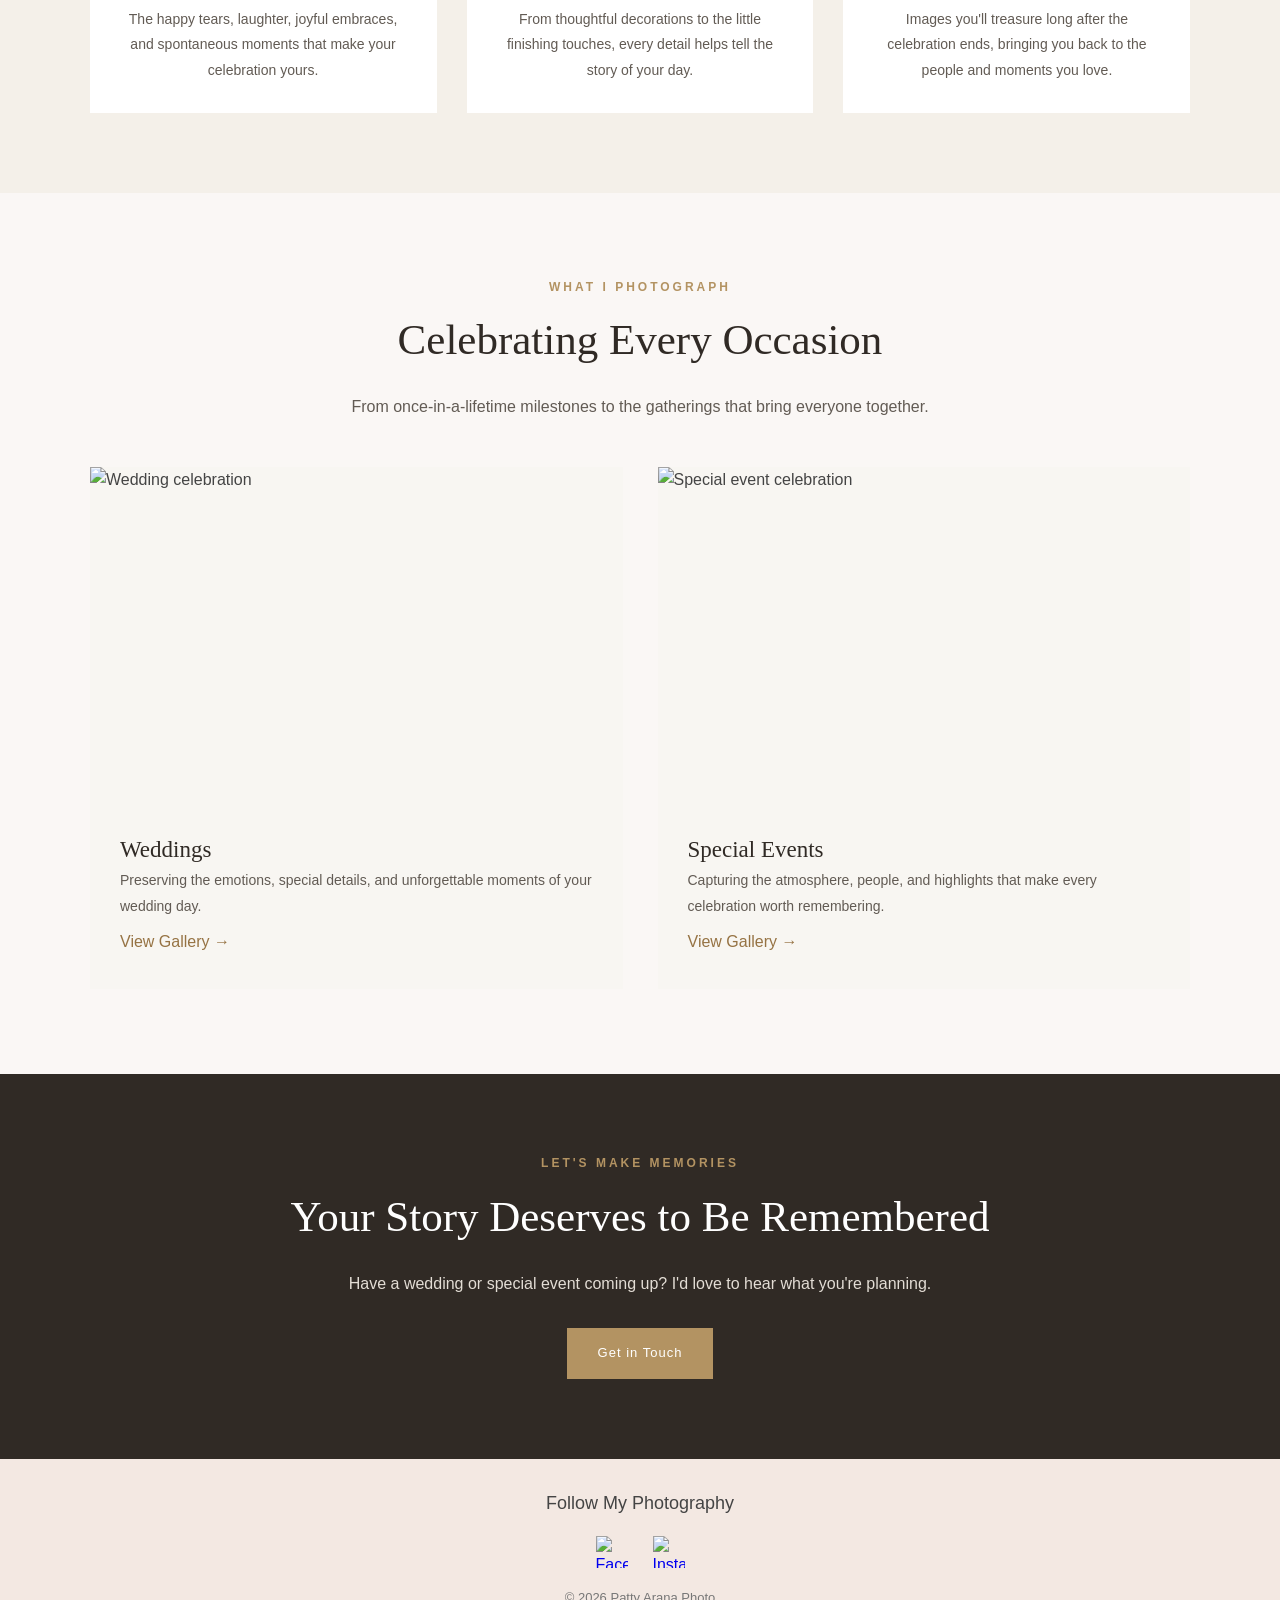
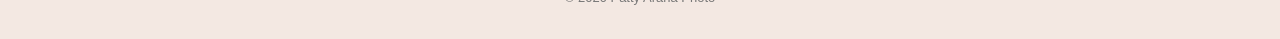
==== commit e951e797: "Update about.html" ====
--- a/docs/pages/about.html
+++ b/docs/pages/about.html
@@ -6,7 +6,7 @@
 
     <title>About Me | Patty Arana Photo</title>
 
-    <link rel="stylesheet" href="./styles.css">
+    <link rel="stylesheet" href="../styles.css">
 </head>
 
 <body>
--- a/docs/styles.css
+++ b/docs/styles.css
@@ -0,0 +1,1418 @@
+
+/* =========================================
+   1. GLOBAL STYLES
+========================================= */
+
+* {
+    margin: 0;
+    padding: 0;
+    box-sizing: border-box;
+}
+
+body {
+    background-color: #faf7f5;
+    color: #444;
+    font-family: "Lucida Sans", "Lucida Sans Regular",
+        "Lucida Grande", "Lucida Sans Unicode", Geneva, Verdana, sans-serif;
+    line-height: 1.6;
+}
+
+img {
+    max-width: 100%;
+}
+
+a {
+    transition: color 0.25s ease;
+}
+
+/* =========================================
+   2. MAIN NAVIGATION
+========================================= */
+
+header {
+    width: 100%;
+}
+
+.navbar {
+    position: relative;
+    z-index: 100;
+    display: flex;
+    justify-content: center;
+    align-items: center;
+    flex-wrap: wrap;
+    gap: 15px;
+    width: 100%;
+    padding: 18px 25px;
+    background: #f3e8e2;
+}
+
+.navbar > button {
+    padding: 10px 16px;
+    background: transparent;
+    color: #252525;
+    border: none;
+    font-size: 16px;
+    cursor: pointer;
+}
+
+.navbar > button:hover {
+    color: #8a6a50;
+}
+
+.navbar > button > a {
+    color: inherit;
+    font-family: Georgia, "Times New Roman", serif;
+    font-size: 16px;
+    letter-spacing: 1px;
+    text-decoration: none;
+}
+
+#openLogin {
+    color: #252525;
+    font-size: 16px;
+}
+
+/* =========================================
+   3. LOGIN DROPDOWN
+========================================= */
+
+.login-container {
+    position: relative;
+    display: inline-block;
+}
+
+#loginForm {
+    display: none;
+    position: absolute;
+    top: 100%;
+    right: 0;
+    width: 260px;
+    margin-top: 10px;
+    padding: 20px;
+    background: #fff;
+    border: 1px solid #ddd;
+    border-radius: 8px;
+    box-shadow: 0 4px 12px rgba(0, 0, 0, 0.15);
+    z-index: 1000;
+}
+
+#loginForm.show {
+    display: flex;
+    flex-direction: column;
+    gap: 10px;
+}
+
+#loginForm h2 {
+    margin-bottom: 10px;
+}
+
+#loginForm label {
+    font-size: 14px;
+    font-weight: 600;
+}
+
+#loginForm input {
+    width: 100%;
+    padding: 10px;
+    border: 1px solid #ddd;
+    border-radius: 5px;
+    box-sizing: border-box;
+}
+
+#loginForm button {
+    padding: 10px;
+    background: #292620;
+    color: white;
+    border: none;
+    border-radius: 5px;
+    cursor: pointer;
+}
+
+#loginForm button:hover {
+    background: #8a6a50;
+}
+
+#error {
+    margin-top: 10px;
+    color: red;
+    font-size: 14px;
+}
+
+/* =========================================
+   4. LOGO AND SITE TITLE
+========================================= */
+
+.site_plate {
+    margin: 30px auto;
+    color: #6f70d8;
+    font-family: "Wedding Photography", sans-serif;
+    font-size: clamp(28px, 5vw, 40pt);
+    text-align: center;
+    text-transform: uppercase;
+}
+
+.logo {
+    display: block;
+    height: 100px;
+    width: auto;
+    margin: 0 auto;
+}
+
+.sidebar_logo {
+    display: block;
+    width: 80px;
+    height: 80px;
+    margin: 0 auto;
+}
+
+/* =========================================
+   5. IMAGE CAROUSEL
+========================================= */
+
+.carousel {
+    position: relative;
+    width: min(100% - 40px, 900px);
+    aspect-ratio: 6 / 5;
+    margin: 30px auto;
+    overflow: hidden;
+    background: #eee8e0;
+}
+
+.slide {
+    position: absolute;
+    inset: 0;
+    opacity: 0;
+    animation: fade 30s infinite;
+}
+
+.slide img {
+    display: block;
+    width: 100%;
+    height: 100%;
+    object-fit: contain;
+    object-position: center;
+}
+
+.s1 {
+    animation-delay: 0s;
+}
+
+.s2 {
+    animation-delay: 10s;
+}
+
+.s3 {
+    animation-delay: 20s;
+}
+
+@keyframes fade {
+    0% {
+        opacity: 0;
+    }
+
+    5% {
+        opacity: 1;
+    }
+
+    28% {
+        opacity: 1;
+    }
+
+    38% {
+        opacity: 0;
+    }
+
+    100% {
+        opacity: 0;
+    }
+}
+
+/* =========================================
+   6. CONTACT PAGE
+========================================= */
+
+.contact-section {
+    min-height: 100vh;
+    display: flex;
+    justify-content: center;
+    align-items: center;
+    padding: 50px 20px;
+    background: #f3f5f9;
+}
+
+.contact-card {
+    width: 100%;
+    max-width: 600px;
+    padding: 40px;
+    background: #fff;
+    border-radius: 20px;
+    box-shadow: 0 10px 35px rgba(0, 0, 0, 0.08);
+}
+
+.contact-header {
+    margin-bottom: 30px;
+    text-align: center;
+}
+
+.contact-header h1 {
+    margin: 20px 0 10px;
+    color: #202938;
+    font-size: 2.2rem;
+}
+
+.contact-header p {
+    margin: 0;
+    color: #687386;
+    line-height: 1.6;
+}
+
+.contact-photo {
+    width: 130px;
+    height: 130px;
+    object-fit: cover;
+    object-position: center;
+    border: 4px solid #e1e8f5;
+    border-radius: 50%;
+    box-shadow: 0 4px 15px rgba(0, 0, 0, 0.1);
+}
+
+.contact-form {
+    display: flex;
+    flex-direction: column;
+    gap: 20px;
+}
+
+.form-group {
+    display: flex;
+    flex-direction: column;
+    gap: 8px;
+}
+
+.form-group label {
+    color: #303b4d;
+    font-size: 0.95rem;
+    font-weight: 600;
+}
+
+.form-group input,
+.form-group textarea {
+    width: 100%;
+    padding: 14px 16px;
+    border: 1px solid #d6dce5;
+    border-radius: 10px;
+    background: #fafbfc;
+    color: #202938;
+    font: inherit;
+    font-size: 1rem;
+    transition: border-color 0.2s, box-shadow 0.2s;
+}
+
+.form-group input:focus,
+.form-group textarea:focus {
+    outline: none;
+    border-color: #4263eb;
+    box-shadow: 0 0 0 3px rgba(66, 99, 235, 0.15);
+    background: #fff;
+}
+
+.form-group textarea {
+    min-height: 150px;
+    resize: vertical;
+}
+
+.submit-btn {
+    padding: 15px 20px;
+    border: none;
+    border-radius: 10px;
+    background: #4263eb;
+    color: #fff;
+    font-size: 1rem;
+    font-weight: 600;
+    cursor: pointer;
+    transition: background 0.2s, transform 0.2s;
+}
+
+.submit-btn:hover {
+    background: #304fc4;
+    transform: translateY(-2px);
+}
+
+.submit-btn:active {
+    transform: translateY(0);
+}
+
+/* =========================================
+   7. PRICING PAGE
+========================================= */
+
+.photo-pricing {
+    --photo-accent: #8a6a50;
+    --photo-dark: #292620;
+    --photo-muted: #777168;
+    --photo-background: #f8f6f2;
+
+    padding: 45px 24px 75px;
+    background: var(--photo-background);
+    color: var(--photo-dark);
+}
+
+.photo-pricing-header {
+    max-width: 760px;
+    margin: 0 auto 65px;
+    text-align: center;
+}
+
+.eyebrow {
+    color: var(--photo-accent);
+    font-size: 0.76rem;
+    font-weight: 700;
+    letter-spacing: 3px;
+    line-height: 1.6;
+}
+
+.photo-pricing-header h1 {
+    margin: 15px 0;
+    font-family: Georgia, serif;
+    font-size: clamp(2.5rem, 5vw, 4.2rem);
+    font-weight: 400;
+    line-height: 1.2;
+}
+
+.photo-pricing-header > p:not(.eyebrow) {
+    max-width: 620px;
+    margin: 0 auto 28px;
+    color: var(--photo-muted);
+    line-height: 1.9;
+}
+
+.photo-button {
+    display: inline-block;
+    padding: 15px 27px;
+    background: var(--photo-dark);
+    color: #fff;
+    font-size: 0.9rem;
+    text-decoration: none;
+    transition: background 0.25s;
+}
+
+.photo-button:hover {
+    background: var(--photo-accent);
+}
+
+/* Pricing packages */
+
+.photo-packages {
+    display: grid;
+    grid-template-columns: repeat(3, minmax(0, 1fr));
+    align-items: stretch;
+    gap: 26px;
+    max-width: 1200px;
+    margin: 0 auto 100px;
+}
+
+.photo-package {
+    position: relative;
+    display: flex;
+    flex-direction: column;
+    min-width: 0;
+    background: #fff;
+    border: 1px solid #e8e2da;
+    transition: transform 0.25s, box-shadow 0.25s;
+}
+
+.photo-package:hover {
+    transform: translateY(-5px);
+    box-shadow: 0 15px 35px rgba(41, 38, 32, 0.08);
+}
+
+.photo-package > img {
+    display: block;
+    width: 100%;
+    height: 270px;
+    object-fit: cover;
+    object-position: center;
+}
+
+.package-content {
+    display: flex;
+    flex: 1;
+    flex-direction: column;
+    padding: 28px;
+}
+
+.package-type {
+    color: var(--photo-accent);
+    font-size: 0.72rem;
+    font-weight: 700;
+    letter-spacing: 2px;
+}
+
+.package-content h2 {
+    margin: 5px 0 12px;
+    font-family: Georgia, serif;
+    font-size: 1.8rem;
+    font-weight: 400;
+    line-height: 1.3;
+}
+
+.package-description {
+    min-height: 80px;
+    color: var(--photo-muted);
+    font-size: 0.92rem;
+    line-height: 1.8;
+}
+
+.package-price {
+    margin: 15px 0 2px;
+    font-family: Georgia, serif;
+    font-size: 2.2rem;
+}
+
+.package-duration {
+    margin-bottom: 20px;
+    color: var(--photo-muted);
+    font-size: 0.85rem;
+}
+
+.package-content ul {
+    margin: 0 0 25px;
+    padding: 20px 0;
+    border-top: 1px solid #eee8e0;
+    list-style: none;
+}
+
+.package-content li {
+    margin-bottom: 13px;
+    color: #554f47;
+    font-size: 0.9rem;
+    line-height: 1.6;
+}
+
+.package-content li::before {
+    content: "✓";
+    margin-right: 10px;
+    color: var(--photo-accent);
+}
+
+.package-button {
+    display: block;
+    margin-top: auto;
+    padding: 14px 12px;
+    border: 1px solid var(--photo-dark);
+    color: var(--photo-dark);
+    font-size: 0.85rem;
+    text-align: center;
+    text-decoration: none;
+    transition: background 0.25s, color 0.25s;
+}
+
+.package-button:hover {
+    background: var(--photo-dark);
+    color: #fff;
+}
+
+.package-featured {
+    border-color: var(--photo-accent);
+}
+
+.package-badge {
+    position: absolute;
+    top: 15px;
+    right: 15px;
+    padding: 8px 12px;
+    background: var(--photo-background);
+    color: var(--photo-dark);
+    font-size: 0.68rem;
+    font-weight: 700;
+    letter-spacing: 1px;
+}
+
+/* Pricing add-ons */
+
+.photo-addons {
+    max-width: 760px;
+    margin: 0 auto 110px;
+    text-align: center;
+}
+
+.photo-addons h2,
+.planning-intro h2,
+.photo-pricing-cta h2 {
+    margin: 12px 0;
+    font-family: Georgia, serif;
+    font-size: clamp(2rem, 4vw, 2.8rem);
+    font-weight: 400;
+    line-height: 1.3;
+}
+
+.addons-intro {
+    margin-bottom: 35px;
+    color: var(--photo-muted);
+    line-height: 1.8;
+}
+
+.addons-list {
+    border-top: 1px solid #ddd5cb;
+    text-align: left;
+}
+
+.addon-item {
+    display: flex;
+    justify-content: space-between;
+    gap: 20px;
+    padding: 20px 5px;
+    border-bottom: 1px solid #ddd5cb;
+    line-height: 1.6;
+}
+
+.addon-item span:last-child {
+    font-weight: 600;
+    white-space: nowrap;
+}
+
+.addon-note {
+    margin-top: 20px;
+    color: var(--photo-muted);
+    font-size: 0.82rem;
+    line-height: 1.7;
+}
+
+/* Planning steps */
+
+.photo-planning {
+    max-width: 1150px;
+    margin: 0 auto 100px;
+}
+
+.planning-intro {
+    max-width: 650px;
+    margin: 0 auto 45px;
+    text-align: center;
+}
+
+.planning-intro > p:last-child {
+    color: var(--photo-muted);
+    line-height: 1.8;
+}
+
+.photo-planning-grid {
+    display: grid;
+    grid-template-columns: repeat(4, minmax(0, 1fr));
+    gap: 25px;
+}
+
+.photo-planning-grid article {
+    padding: 25px 20px;
+    border-top: 2px solid #c8b19b;
+    background: #fff;
+}
+
+.photo-planning-grid article > span {
+    color: var(--photo-accent);
+    font-family: Georgia, serif;
+    font-size: 1.7rem;
+}
+
+.photo-planning-grid h3 {
+    margin: 18px 0 10px;
+    font-family: Georgia, serif;
+    font-size: 1.3rem;
+    font-weight: 400;
+}
+
+.photo-planning-grid article p {
+    color: var(--photo-muted);
+    font-size: 0.9rem;
+    line-height: 1.8;
+}
+
+/* Pricing closing section */
+
+.photo-pricing-cta {
+    max-width: 900px;
+    margin: 0 auto;
+    padding: 65px 25px;
+    background: #eee7de;
+    text-align: center;
+}
+
+.photo-pricing-cta p {
+    max-width: 550px;
+    margin: 15px auto 28px;
+    color: var(--photo-muted);
+    line-height: 1.8;
+}
+
+/* =========================================
+   8. GALLERY PAGE
+========================================= */
+
+.hero {
+    display: flex;
+    flex-direction: column;
+    padding: 70px 20px;
+    background: #f3e8e2;
+    text-align: center;
+}
+
+.hero h1 {
+    margin: 0;
+    font-size: 3rem;
+    line-height: 1.2;
+}
+
+.gallery-section {
+    max-width: 1200px;
+    margin: 50px auto;
+    padding: 0 20px;
+}
+
+.gallery-section h2 {
+    margin-bottom: 20px;
+    font-size: 2rem;
+    text-align: center;
+}
+
+.gallery-grid {
+    display: grid;
+    grid-template-columns: repeat(auto-fit, minmax(280px, 1fr));
+    gap: 25px;
+}
+
+.gallery-item {
+    display: block;
+    width: 100%;
+    height: 280px;
+    overflow: hidden;
+    border-radius: 12px;
+}
+
+.gallery-item img {
+    display: block;
+    width: 100%;
+    height: 100%;
+    object-fit: cover;
+    object-position: center;
+    border-radius: 12px;
+    box-shadow: 0 4px 12px rgba(0, 0, 0, 0.15);
+    transition: transform 0.3s ease, box-shadow 0.3s ease;
+}
+
+.gallery-item:hover img {
+    transform: scale(1.05);
+    box-shadow: 0 6px 20px rgba(0, 0, 0, 0.25);
+}
+
+/* Gallery lightbox */
+
+.lightbox {
+    position: fixed;
+    inset: 0;
+    z-index: 2000;
+    display: flex;
+    justify-content: center;
+    align-items: center;
+    padding: 20px;
+    background: rgba(0, 0, 0, 0.85);
+    opacity: 0;
+    pointer-events: none;
+    transition: opacity 0.3s ease;
+}
+
+.lightbox.active {
+    opacity: 1;
+    pointer-events: auto;
+}
+
+.lightbox img {
+    max-width: 90%;
+    max-height: 90%;
+    object-fit: contain;
+    border-radius: 10px;
+}
+
+/* =========================================
+   9. SOCIAL MEDIA FOOTER
+========================================= */
+
+.social-footer {
+    padding: 30px 20px;
+    background: #f3e8e2;
+    color: #444;
+    text-align: center;
+}
+
+.social-footer > p:first-child {
+    margin-bottom: 18px;
+    font-size: 18px;
+}
+
+.social-icons {
+    display: flex;
+    justify-content: center;
+    align-items: center;
+    flex-wrap: wrap;
+    gap: 25px;
+    margin-bottom: 20px;
+}
+
+.social-icons a {
+    display: inline-flex;
+    justify-content: center;
+    align-items: center;
+    transition: transform 0.3s ease;
+}
+
+.social-icons img {
+    display: block;
+    width: 32px;
+    height: 32px;
+    object-fit: contain;
+}
+
+.social-icons a:hover {
+    transform: translateY(-4px);
+}
+
+.social-copyright {
+    color: #777;
+    font-size: 13px;
+}
+
+/* =========================================
+   10. FLOATING CHATBOX
+========================================= */
+
+.chat-container {
+    position: fixed;
+    right: 25px;
+    bottom: 25px;
+    z-index: 10000;
+    width: 320px;
+    max-width: calc(100vw - 30px);
+    font-family: Georgia, serif;
+}
+
+.chat-toggle {
+    display: block;
+    margin-left: auto;
+    padding: 15px 22px;
+    border: 1px solid #493817;
+    border-radius: 12px;
+    background: #d6a928;
+    color: #493817;
+    font-size: 16px;
+    cursor: pointer;
+}
+
+.chat-panel {
+    width: 100%;
+    margin-bottom: 10px;
+    padding: 20px;
+    border: 1px solid #b79536;
+    border-radius: 12px;
+    background: #fff5cc;
+    color: #493817;
+    box-shadow: 0 5px 20px rgba(0, 0, 0, 0.2);
+    box-sizing: border-box;
+}
+
+.chat-panel[hidden] {
+    display: none !important;
+}
+
+.chat-panel:not([hidden]) {
+    display: block;
+}
+
+.chat-panel form {
+    display: block;
+    width: 100%;
+    margin: 0;
+    padding: 0;
+    border: 0;
+    border-radius: 0;
+    background: transparent;
+}
+
+.chat-header {
+    display: flex;
+    justify-content: space-between;
+    align-items: center;
+    gap: 12px;
+    margin-bottom: 12px;
+    border-bottom: 1px solid #d6a928;
+}
+
+.chat-header h3 {
+    margin-bottom: 12px;
+    font-size: 20px;
+}
+
+.chat-close {
+    border: none;
+    background: transparent;
+    color: #493817;
+    font-size: 26px;
+    cursor: pointer;
+}
+
+.chat-panel label {
+    display: block;
+    font-size: 14px;
+    font-weight: bold;
+}
+
+.chat-panel input,
+.chat-panel textarea {
+    display: block;
+    width: 100%;
+    margin: 6px 0 14px;
+    padding: 10px;
+    border: 1px solid #b79536;
+    border-radius: 6px;
+    background: #fffef8;
+    color: #493817;
+    font: inherit;
+    box-sizing: border-box;
+}
+
+.chat-panel textarea {
+    resize: vertical;
+}
+
+#wordCount {
+    font-size: 13px;
+    text-align: right;
+}
+
+.chat-send {
+    width: 100%;
+    padding: 12px;
+    border: 1px solid #493817;
+    border-radius: 6px;
+    background: #d6a928;
+    color: #493817;
+    font: inherit;
+    cursor: pointer;
+}
+
+.chat-toggle:hover,
+.chat-send:hover {
+    background: #c49a19;
+}
+
+/* =========================================
+   11. HAMBURGER MENU AND SIDEBAR
+========================================= */
+
+.menu-toggle {
+    position: fixed;
+    top: 20px;
+    left: 20px;
+    z-index: 1002;
+    display: flex;
+    flex-direction: column;
+    justify-content: center;
+    align-items: center;
+    gap: 6px;
+    width: 48px;
+    height: 45px;
+    border: 1px solid #d8bd91;
+    border-radius: 6px;
+    background: #252525;
+    cursor: pointer;
+}
+
+.menu-toggle span {
+    display: block;
+    width: 24px;
+    height: 2px;
+    background: #d8bd91;
+    transition: 0.3s ease;
+}
+
+.sidebar {
+    position: fixed;
+    top: 0;
+    left: 0;
+    z-index: 1001;
+    display: flex;
+    flex-direction: column;
+    width: 270px;
+    max-width: 85vw;
+    height: 100vh;
+    height: 100dvh;
+    padding: 35px 20px;
+    overflow-y: auto;
+    background: #f3e8e2;
+    color: #252525;
+    box-sizing: border-box;
+    transform: translateX(-100%);
+    visibility: hidden;
+    transition: transform 0.35s ease, visibility 0.35s;
+}
+
+.sidebar.open {
+    transform: translateX(0);
+    visibility: visible;
+}
+
+.close-sidebar {
+    align-self: flex-end;
+    padding: 4px 10px;
+    border: none;
+    background: transparent;
+    color: #252525;
+    font-size: 36px;
+    line-height: 1;
+    cursor: pointer;
+}
+
+.sidebar-logo {
+    margin: 15px 0 40px;
+    color: #8a6a50;
+    font-family: Georgia, serif;
+    font-size: 23px;
+    text-align: center;
+}
+
+.sidebar ul {
+    margin: 0;
+    padding: 0;
+    list-style: none;
+}
+
+.sidebar li {
+    margin-bottom: 15px;
+}
+
+.sidebar a {
+    display: block;
+    padding: 13px 15px;
+    border-radius: 5px;
+    color: #252525;
+    text-decoration: none;
+    transition: background 0.3s ease, color 0.3s ease;
+}
+
+.sidebar a:hover,
+.sidebar a.active {
+    background: #d8bd91;
+    color: #252525;
+}
+
+.sidebar-footer {
+    margin-top: auto;
+    padding-top: 30px;
+    color: #777;
+    font-size: 13px;
+    line-height: 1.7;
+    text-align: center;
+}
+
+.sidebar-overlay {
+    position: fixed;
+    inset: 0;
+    z-index: 1000;
+    background: rgba(0, 0, 0, 0.5);
+    opacity: 0;
+    visibility: hidden;
+    transition: opacity 0.35s ease, visibility 0.35s;
+}
+
+.sidebar-overlay.active {
+    opacity: 1;
+    visibility: visible;
+}
+
+/* =========================================
+   12. ABOUT PAGE
+========================================= */
+
+.about-hero {
+    display: flex;
+    justify-content: center;
+    align-items: center;
+    min-height: 480px;
+    padding: 70px 8%;
+    color: #fff;
+    text-align: center;
+    box-sizing: border-box;
+    background:
+        linear-gradient(rgba(30, 25, 23, 0.55),
+                        rgba(30, 25, 23, 0.55)),
+        url("/images/Portfolio/slide1.jpg") center / cover no-repeat;
+}
+
+.about-hero-content {
+    max-width: 800px;
+}
+
+.about-eyebrow {
+    color: #b39362;
+    font-size: 12px;
+    font-weight: bold;
+    letter-spacing: 3px;
+    text-transform: uppercase;
+}
+
+.about-hero h1 {
+    margin: 20px 0;
+    font-family: Georgia, serif;
+    font-size: clamp(36px, 5vw, 60px);
+    font-weight: normal;
+    line-height: 1.2;
+}
+
+.about-hero-content > p:not(.about-eyebrow) {
+    max-width: 650px;
+    margin: 0 auto 30px;
+    font-size: 17px;
+    line-height: 1.9;
+}
+
+/* About page buttons */
+
+.about-button {
+    display: inline-block;
+    padding: 14px 30px;
+    border: 1px solid #b39362;
+    background: #b39362;
+    color: #fff;
+    font-size: 13px;
+    letter-spacing: 1px;
+    text-decoration: none;
+    transition: background 0.3s ease;
+}
+
+.about-button:hover {
+    background: transparent;
+    color: #fff;
+}
+
+/* About introduction */
+
+.about-intro {
+    display: grid;
+    grid-template-columns: repeat(2, minmax(0, 1fr));
+    align-items: center;
+    gap: 65px;
+    max-width: 1200px;
+    margin: 0 auto;
+    padding: 90px 7%;
+}
+
+.about-image img {
+    display: block;
+    width: 100%;
+    max-height: 600px;
+    object-fit: cover;
+}
+
+.about-text h2,
+.about-section-heading h2,
+.about-cta h2 {
+    margin: 15px 0 25px;
+    color: #302a25;
+    font-family: Georgia, serif;
+    font-size: clamp(30px, 4vw, 43px);
+    font-weight: normal;
+    line-height: 1.3;
+}
+
+.about-text p:not(.about-eyebrow) {
+    margin-bottom: 18px;
+    color: #625b54;
+    font-size: 15px;
+    line-height: 1.9;
+}
+
+.about-text-link {
+    display: inline-block;
+    margin-top: 12px;
+    padding-bottom: 5px;
+    border-bottom: 1px solid #b39362;
+    color: #967344;
+    text-decoration: none;
+}
+
+/* Photography approach */
+
+.about-approach {
+    padding: 80px 7%;
+    background: #f4f0e9;
+}
+
+.about-section-heading {
+    max-width: 720px;
+    margin: 0 auto 45px;
+    text-align: center;
+}
+
+.about-section-heading > p:not(.about-eyebrow) {
+    color: #625b54;
+    line-height: 1.8;
+}
+
+.about-values {
+    display: grid;
+    grid-template-columns: repeat(3, minmax(0, 1fr));
+    gap: 30px;
+    max-width: 1150px;
+    margin: 0 auto;
+}
+
+.about-value {
+    padding: 30px;
+    background: #fff;
+    text-align: center;
+}
+
+.about-number {
+    color: #b39362;
+    font-family: Georgia, serif;
+    font-size: 30px;
+}
+
+.about-value h3,
+.about-service h3 {
+    color: #302a25;
+    font-family: Georgia, serif;
+    font-size: 23px;
+    font-weight: normal;
+}
+
+.about-value p,
+.about-service-content p {
+    color: #625b54;
+    font-size: 14px;
+    line-height: 1.8;
+}
+
+/* About services */
+
+.about-services {
+    padding: 85px 7%;
+}
+
+.about-service-grid {
+    display: grid;
+    grid-template-columns: repeat(2, minmax(0, 1fr));
+    gap: 35px;
+    max-width: 1100px;
+    margin: 0 auto;
+}
+
+.about-service {
+    background: #f8f6f2;
+}
+
+.about-service > img {
+    display: block;
+    width: 100%;
+    height: 340px;
+    object-fit: cover;
+}
+
+.about-service-content {
+    padding: 25px 30px 35px;
+}
+
+.about-service-content a {
+    display: inline-block;
+    margin-top: 10px;
+    color: #967344;
+    text-decoration: none;
+}
+
+/* About call to action */
+
+.about-cta {
+    padding: 80px 7%;
+    background: #302a25;
+    color: #fff;
+    text-align: center;
+}
+
+.about-cta h2 {
+    color: #fff;
+}
+
+.about-cta > p:not(.about-eyebrow) {
+    margin: 0 auto 30px;
+    color: #e3ddd5;
+    line-height: 1.8;
+}
+
+/* =========================================
+   13. RESPONSIVE DESIGN
+========================================= */
+
+@media (max-width: 950px) {
+    .photo-packages {
+        grid-template-columns: repeat(2, minmax(0, 1fr));
+    }
+
+    .photo-planning-grid {
+        grid-template-columns: repeat(2, minmax(0, 1fr));
+    }
+
+    .carousel {
+        width: calc(100% - 40px);
+    }
+}
+
+@media (max-width: 768px) {
+    .navbar {
+        gap: 5px;
+        padding: 12px 8px;
+    }
+
+    .navbar > button {
+        padding: 9px;
+        font-size: 14px;
+    }
+
+    .navbar > button > a {
+        font-size: 14px;
+        letter-spacing: 0.5px;
+    }
+
+    .about-hero {
+        min-height: 420px;
+        padding: 80px 25px 55px;
+    }
+
+    .about-intro {
+        grid-template-columns: 1fr;
+        gap: 30px;
+        padding: 55px 25px;
+    }
+
+    .about-image img {
+        max-height: 450px;
+    }
+
+    .about-approach,
+    .about-services {
+        padding: 55px 22px;
+    }
+
+    .about-values {
+        grid-template-columns: 1fr;
+        gap: 18px;
+    }
+
+    .about-service-grid {
+        grid-template-columns: 1fr;
+        gap: 25px;
+    }
+
+    .about-service > img {
+        height: 280px;
+    }
+
+    .about-cta {
+        padding: 60px 25px;
+    }
+}
+
+@media (max-width: 620px) {
+    .photo-pricing {
+        padding: 40px 16px;
+    }
+
+    .photo-packages,
+    .photo-planning-grid {
+        grid-template-columns: 1fr;
+    }
+
+    .photo-packages {
+        gap: 25px;
+        margin-bottom: 75px;
+    }
+
+    .photo-package > img {
+        height: 250px;
+    }
+
+    .package-description {
+        min-height: 0;
+    }
+
+    .photo-addons,
+    .photo-planning {
+        margin-bottom: 75px;
+    }
+
+    .photo-pricing-cta {
+        padding: 45px 20px;
+    }
+
+    .contact-card {
+        padding: 25px 20px;
+    }
+
+    .contact-header h1 {
+        font-size: 1.8rem;
+    }
+
+    .contact-photo {
+        width: 110px;
+        height: 110px;
+    }
+
+    .gallery-grid {
+        grid-template-columns: 1fr;
+    }
+
+    .gallery-item {
+        height: 250px;
+    }
+
+    .hero h1 {
+        font-size: 2.2rem;
+    }
+
+    .carousel {
+        width: calc(100% - 24px);
+        aspect-ratio: 4 / 5;
+    }
+
+    .chat-container {
+        right: 12px;
+        bottom: 12px;
+    }
+
+    .addon-item {
+        gap: 12px;
+    }
+}
+
+@media (max-width: 380px) {
+    .navbar {
+        flex-direction: column;
+    }
+
+    .photo-pricing-header h1 {
+        font-size: 2.2rem;
+    }
+
+    .package-content {
+        padding: 22px;
+    }
+}
+
+/* Respect reduced-motion preferences */
+
+@media (prefers-reduced-motion: reduce) {
+    *,
+    *::before,
+    *::after {
+        scroll-behavior: auto !important;
+        animation-duration: 0.01ms !important;
+        animation-iteration-count: 1 !important;
+        transition-duration: 0.01ms !important;
+    }
+}
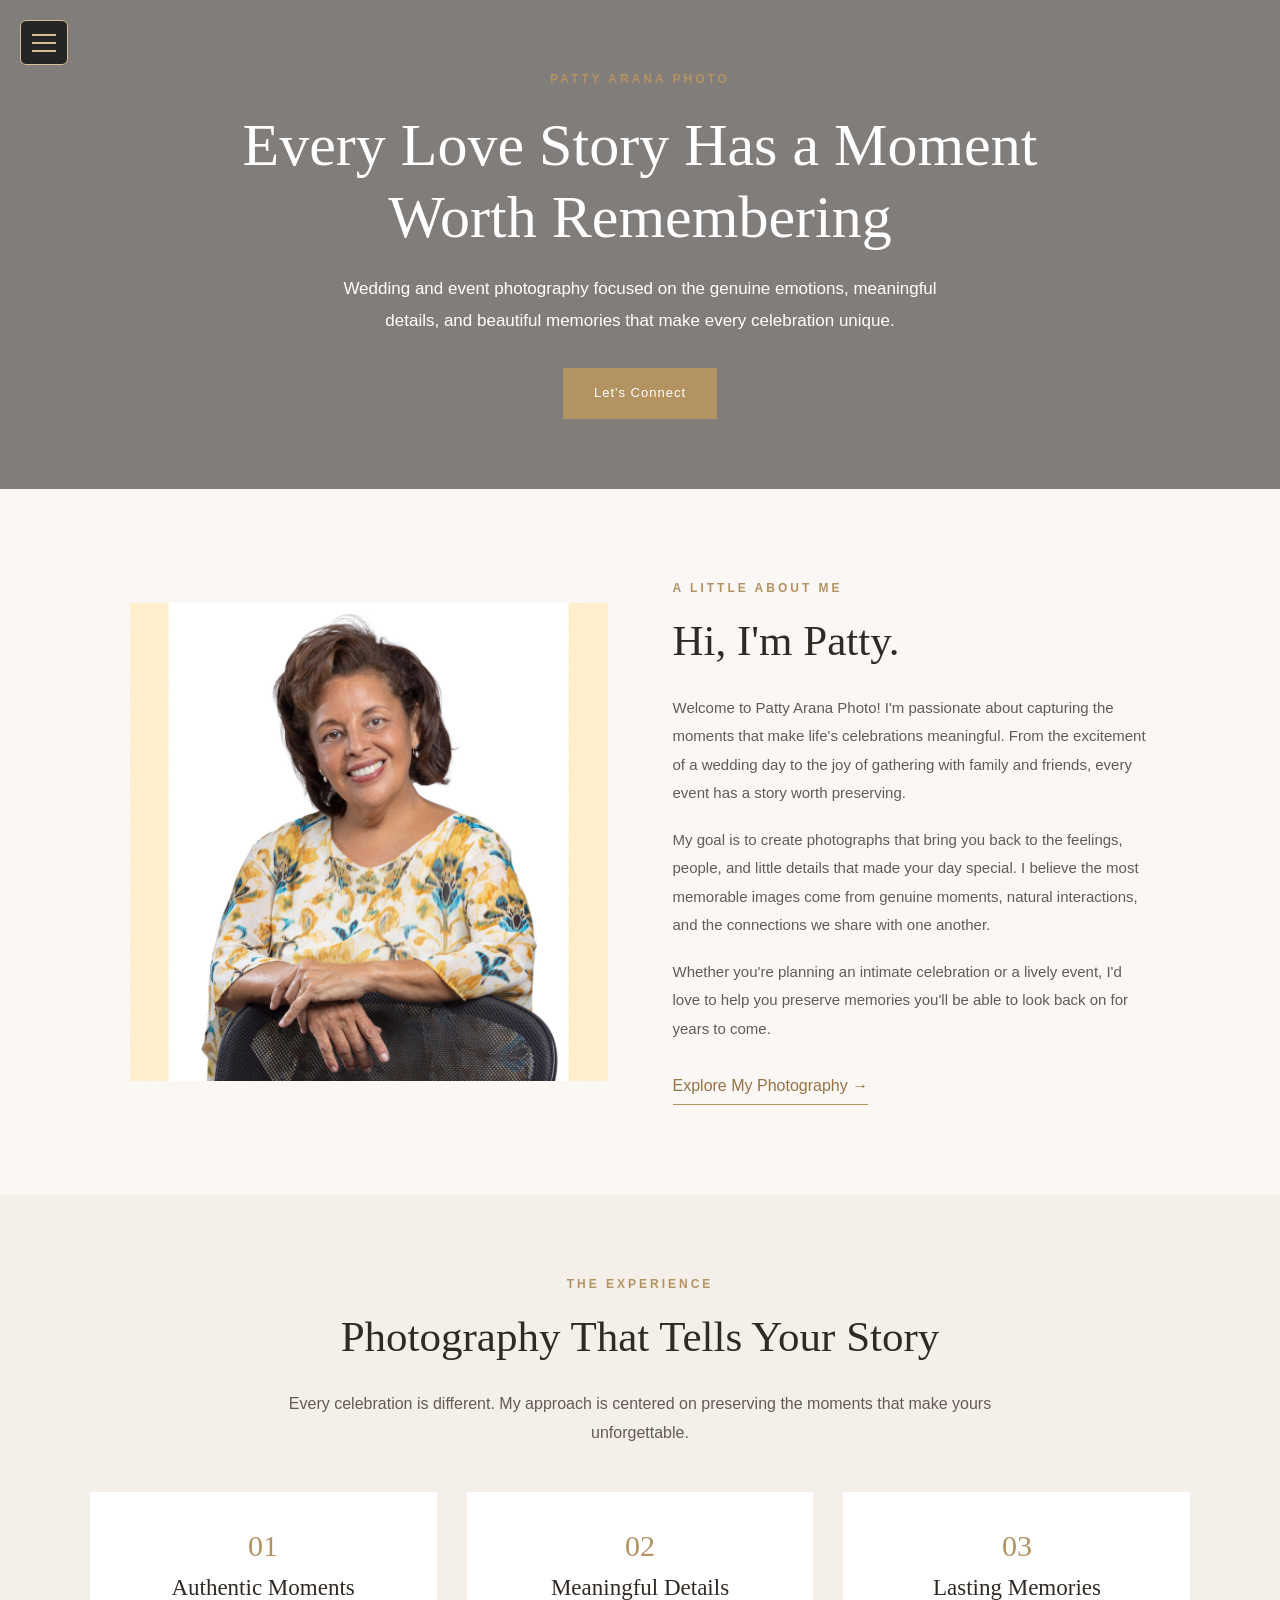
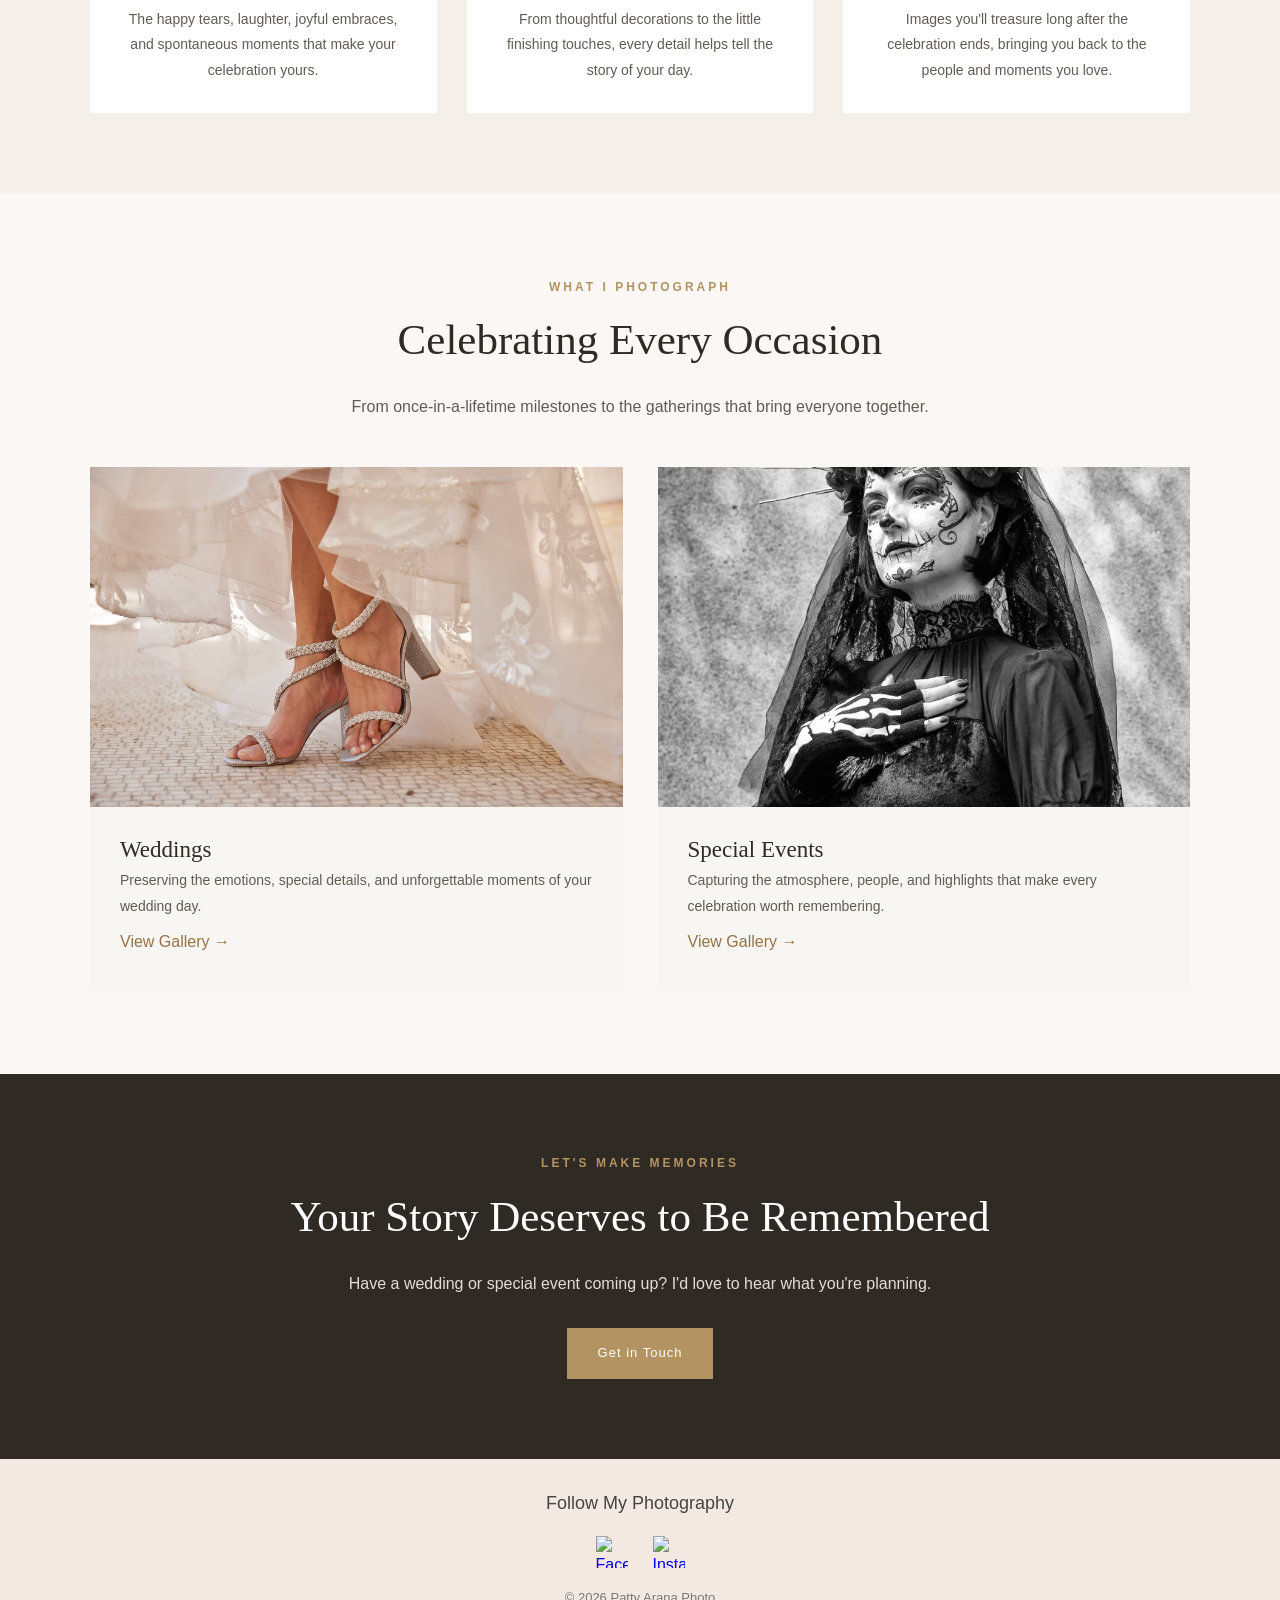
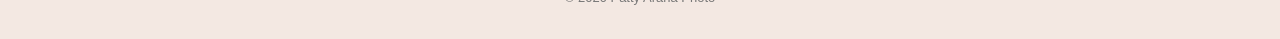
==== commit 2dca7578: "Update about.html" ====
--- a/docs/pages/about.html
+++ b/docs/pages/about.html
@@ -62,7 +62,7 @@
             that make every celebration unique.
         </p>
 
-        <a href="/docs/pages/contact.html" class="about-button">
+        <a href="contact.html" class="about-button">
             Let's Connect
         </a>
     </div>
@@ -73,7 +73,7 @@
 <section class="about-intro">
 
     <div class="about-image">
-        <img src="/docs/images/portrait.jpg"
+        <img src="../images/portrait.jpg"
              alt="Portrait of photographer Patty Arana">
     </div>
 
@@ -104,7 +104,7 @@
             you'll be able to look back on for years to come.
         </p>
 
-        <a href="/gallery.html" class="about-text-link">
+        <a href="portfolio.html" class="about-text-link">
             Explore My Photography →
         </a>
     </div>
@@ -183,7 +183,7 @@
     <div class="about-service-grid">
 
         <article class="about-service">
-            <img src="/images/portfolio/slide1.jpg"
+            <img src="../images/portfolio/slide1.jpg"
                  alt="Wedding celebration">
 
             <div class="about-service-content">
@@ -194,12 +194,12 @@
                     unforgettable moments of your wedding day.
                 </p>
 
-                <a href="/docs/pages/portfolio.html">View Gallery →</a>
+                <a href="portfolio.html">View Gallery →</a>
             </div>
         </article>
 
         <article class="about-service">
-            <img src="/images/portfolio/Slide1.1.jpg"
+            <img src="../images/portfolio/Slide1.1.jpg"
                  alt="Special event celebration">
 
             <div class="about-service-content">
@@ -210,7 +210,7 @@
                     that make every celebration worth remembering.
                 </p>
 
-                <a href="/docs/pages/portfolio.html">View Gallery →</a>
+                <a href="portfolio.html">View Gallery →</a>
             </div>
         </article>
 
